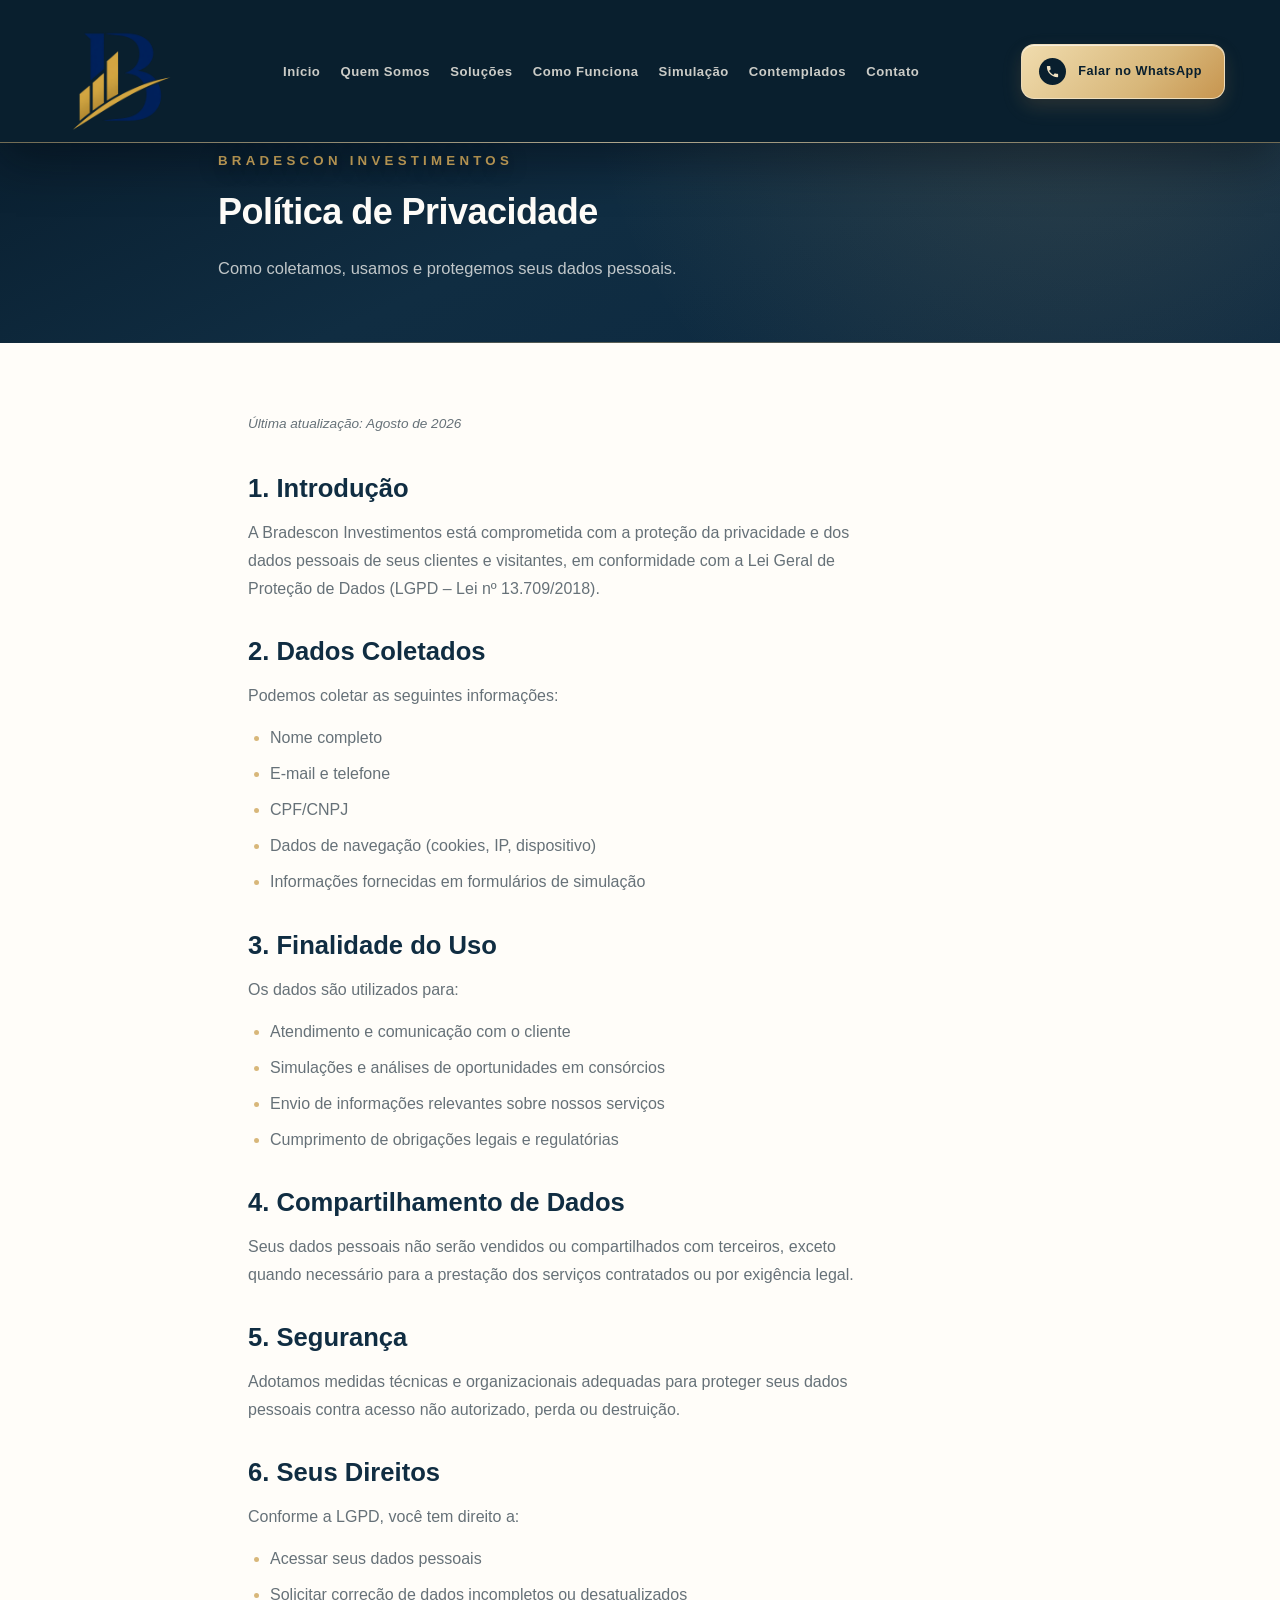
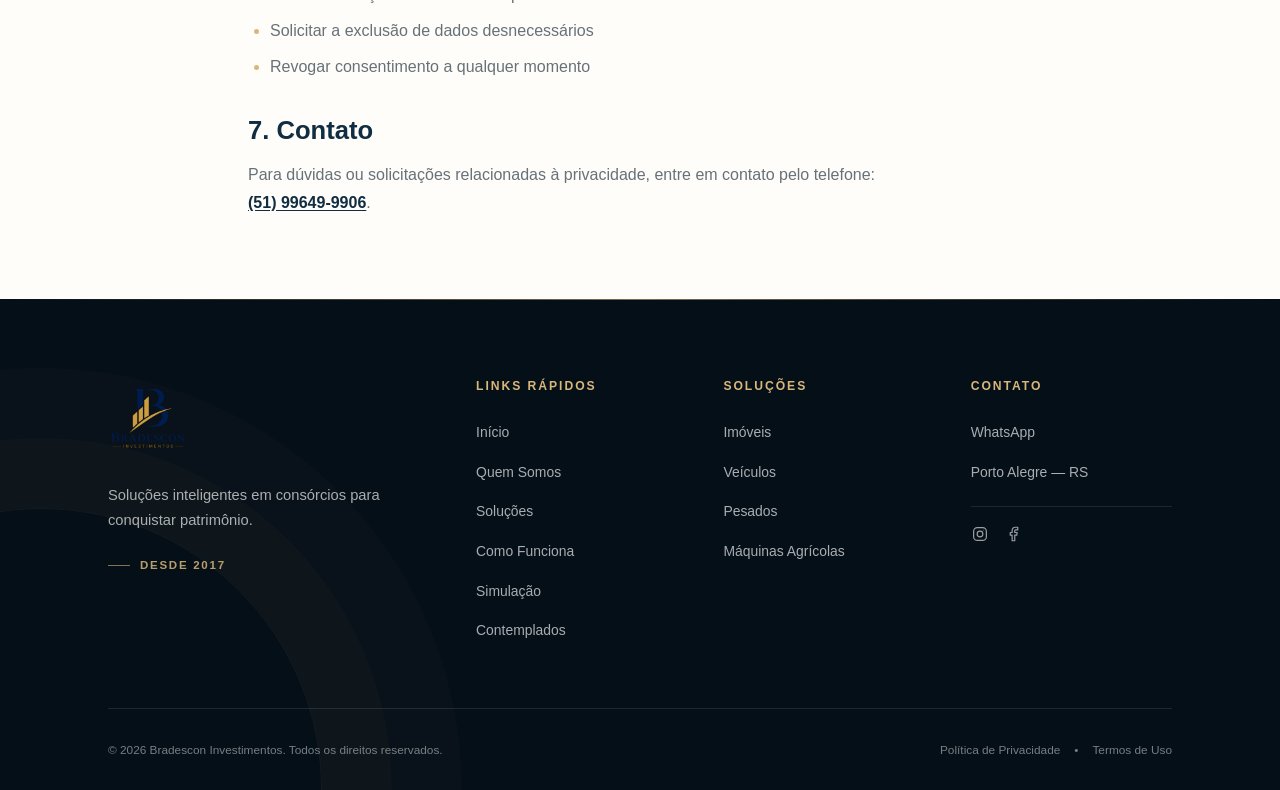
==== privacidade/index.html @ a3eb4995 "Add files via upload" ====
<!DOCTYPE html>
<html lang="pt-BR">
<head>
<meta charset="UTF-8">
<meta name="viewport" content="width=device-width, initial-scale=1.0">
<meta name="description" content="Política de Privacidade do site da Bradescon Investimentos, em conformidade com a LGPD.">
<meta property="og:title" content="Política de Privacidade | Bradescon Investimentos">
<meta property="og:description" content="Como a Bradescon Investimentos coleta, usa e protege seus dados pessoais.">
<meta property="og:type" content="website">
<meta property="og:url" content="https://bradesconinvestimentos.com.br/privacidade/">
<meta property="og:image" content="https://bradesconinvestimentos.com.br/images/og-image.png">
<meta property="og:image:width" content="1731">
<meta property="og:image:height" content="909">
<meta name="twitter:card" content="summary_large_image">
<meta name="twitter:title" content="Política de Privacidade | Bradescon Investimentos">
<meta name="twitter:description" content="Como a Bradescon Investimentos coleta, usa e protege seus dados pessoais.">
<meta name="twitter:image" content="https://bradesconinvestimentos.com.br/images/og-image.png">
<link rel="canonical" href="https://bradesconinvestimentos.com.br/privacidade/">
<title>Política de Privacidade | Bradescon Investimentos</title>
<link rel="icon" href="/images/sigla-bradescon-512.png" type="image/png">
<link rel="stylesheet" href="/style.css">
</head>
<body class="inner-page">
<header class="header" id="header">
<div class="container header-content">
<a class="logo" href="/" aria-label="Bradescon Investimentos — início">
<picture>
<source media="(max-width: 480px)" srcset="/images/sigla-bradescon-512.png">
<img src="/images/logo-bradescon-sem-brilho-512.png" width="512" height="512" alt="Bradescon Investimentos">
</picture>
</a>
<nav class="nav-desktop" aria-label="Navegação principal">
<ul class="nav-list">
<li>
<a href="/">Início</a>
</li>
<li>
<a href="/quem-somos/">Quem Somos</a>
</li>
<li>
<a href="/servicos/">Soluções</a>
</li>
<li>
<a href="/#como-funciona">Como Funciona</a>
</li>
<li>
<a href="/simulacao/">Simulação</a>
</li>
<li>
<a href="/#conquistas">Contemplados</a>
</li>
<li>
<a href="/#contato">Contato</a>
</li>
</ul>
</nav>
<div class="header-actions">
<a href="https://wa.me/5551996499906" class="btn btn-whatsapp" target="_blank" rel="noopener noreferrer">
<span class="whatsapp-mark" aria-hidden="true">
<svg viewBox="0 0 24 24">
<path d="M6.6 10.8c1.4 2.8 3.8 5.1 6.6 6.6l2.2-2.2c.3-.3.7-.4 1-.2 1.1.4 2.3.6 3.6.6.6 0 1 .4 1 1V20c0 .6-.4 1-1 1-9.4 0-17-7.6-17-17 0-.6.4-1 1-1h3.5c.6 0 1 .4 1 1 0 1.3.2 2.5.6 3.6.1.3 0 .7-.2 1l-2.3 2.2Z"/>
</svg>
</span> Falar no WhatsApp</a>
</div>
<button class="menu-toggle" id="menuToggle" aria-label="Abrir menu" aria-expanded="false" aria-controls="navMobile">
<span>
</span>
<span>
</span>
<span>
</span>
</button>
</div>
<nav class="nav-mobile" id="navMobile" aria-label="Navegação mobile">
<ul class="nav-list-mobile">
<li>
<a href="/">Início</a>
</li>
<li>
<a href="/quem-somos/">Quem Somos</a>
</li>
<li>
<a href="/servicos/">Soluções</a>
</li>
<li>
<a href="/#como-funciona">Como Funciona</a>
</li>
<li>
<a href="/simulacao/">Simulação</a>
</li>
<li>
<a href="/#conquistas">Contemplados</a>
</li>
<li>
<a href="/#contato">Contato</a>
</li>
<li>
<a href="https://wa.me/5551996499906" class="btn btn-whatsapp-mobile" target="_blank" rel="noopener noreferrer">Falar no WhatsApp</a>
</li>
</ul>
</nav>
</header>
<main>
<section class="inner-hero">
<div class="container">
<p class="hero-eyebrow">BRADESCON INVESTIMENTOS</p>
<h1>Política de Privacidade</h1>
<p>Como coletamos, usamos e protegemos seus dados pessoais.</p>
</div>
</section>
<section class="legal-page">
<div class="container">
<p class="legal-updated">Última atualização: Agosto de 2026</p>

<div class="legal-block">
<h2>1. Introdução</h2>
<p>A Bradescon Investimentos está comprometida com a proteção da privacidade e dos dados pessoais de seus clientes e visitantes, em conformidade com a Lei Geral de Proteção de Dados (LGPD – Lei nº 13.709/2018).</p>
</div>

<div class="legal-block">
<h2>2. Dados Coletados</h2>
<p>Podemos coletar as seguintes informações:</p>
<ul>
<li>Nome completo</li>
<li>E-mail e telefone</li>
<li>CPF/CNPJ</li>
<li>Dados de navegação (cookies, IP, dispositivo)</li>
<li>Informações fornecidas em formulários de simulação</li>
</ul>
</div>

<div class="legal-block">
<h2>3. Finalidade do Uso</h2>
<p>Os dados são utilizados para:</p>
<ul>
<li>Atendimento e comunicação com o cliente</li>
<li>Simulações e análises de oportunidades em consórcios</li>
<li>Envio de informações relevantes sobre nossos serviços</li>
<li>Cumprimento de obrigações legais e regulatórias</li>
</ul>
</div>

<div class="legal-block">
<h2>4. Compartilhamento de Dados</h2>
<p>Seus dados pessoais não serão vendidos ou compartilhados com terceiros, exceto quando necessário para a prestação dos serviços contratados ou por exigência legal.</p>
</div>

<div class="legal-block">
<h2>5. Segurança</h2>
<p>Adotamos medidas técnicas e organizacionais adequadas para proteger seus dados pessoais contra acesso não autorizado, perda ou destruição.</p>
</div>

<div class="legal-block">
<h2>6. Seus Direitos</h2>
<p>Conforme a LGPD, você tem direito a:</p>
<ul>
<li>Acessar seus dados pessoais</li>
<li>Solicitar correção de dados incompletos ou desatualizados</li>
<li>Solicitar a exclusão de dados desnecessários</li>
<li>Revogar consentimento a qualquer momento</li>
</ul>
</div>

<div class="legal-block">
<h2>7. Contato</h2>
<p>Para dúvidas ou solicitações relacionadas à privacidade, entre em contato pelo telefone: <a href="tel:+5551996499906">(51) 99649-9906</a>.</p>
</div>
</div>
</section>
</main>
<footer class="footer">
<div class="container">
<div class="footer-content">
<div class="footer-section footer-brand">
<img src="/images/logo-bradescon-sem-brilho-512.png" width="512" height="512" alt="Bradescon Investimentos" class="footer-brand-logo" loading="lazy">
<p class="footer-brand-text">Soluções inteligentes em consórcios para conquistar patrimônio.</p>
<p class="footer-brand-since">Desde 2017</p>
</div>
<div class="footer-section">
<h2 class="footer-heading">Links Rápidos</h2>
<ul>
<li>
<a href="/">Início</a>
</li>
<li>
<a href="/quem-somos/">Quem Somos</a>
</li>
<li>
<a href="/servicos/">Soluções</a>
</li>
<li>
<a href="/#como-funciona">Como Funciona</a>
</li>
<li>
<a href="/simulacao/">Simulação</a>
</li>
<li>
<a href="/#conquistas">Contemplados</a>
</li>
</ul>
</div>
<div class="footer-section">
<h2 class="footer-heading">Soluções</h2>
<ul>
<li>
<a href="/servicos/#imoveis">Imóveis</a>
</li>
<li>
<a href="/servicos/#veiculos">Veículos</a>
</li>
<li>
<a href="/servicos/#pesados">Pesados</a>
</li>
<li>
<a href="/servicos/#agro">Máquinas Agrícolas</a>
</li>
</ul>
</div>
<div class="footer-section footer-contact">
<h2 class="footer-heading">Contato</h2>
<ul>
<li>
<a href="https://wa.me/5551996499906" target="_blank" rel="noopener noreferrer">WhatsApp</a>
</li>
<li>
<a href="/#contato">Porto Alegre — RS</a>
</li>
</ul>
<div class="footer-social">
<a href="https://www.instagram.com/bradescon_investimentos/" target="_blank" rel="noopener noreferrer" aria-label="Instagram da Bradescon Investimentos, @bradescon_investimentos">
<svg viewBox="0 0 24 24" fill="none" stroke="currentColor" stroke-width="1.6" stroke-linecap="round" stroke-linejoin="round" aria-hidden="true">
<rect x="3.5" y="3.5" width="17" height="17" rx="5">
</rect>
<circle cx="12" cy="12" r="3.8">
</circle>
<circle cx="17" cy="7" r=".6" fill="currentColor" stroke="none">
</circle>
</svg>
</a>
<a href="https://www.facebook.com/profile.php?id=61593982286635" target="_blank" rel="noopener noreferrer" aria-label="Facebook da Bradescon Investimentos">
<svg viewBox="0 0 24 24" fill="none" stroke="currentColor" stroke-width="1.6" stroke-linecap="round" stroke-linejoin="round" aria-hidden="true">
<path d="M17 3h-3a4.5 4.5 0 0 0-4.5 4.5V10H7v3.5h2.5V21H13v-7.5h2.7l.5-3.5H13V7.8c0-.7.6-1.3 1.3-1.3H17z">
</path>
</svg>
</a>
</div>
</div>
</div>
<div class="footer-bottom">
<div class="footer-copyright">© 2026 Bradescon Investimentos. Todos os direitos reservados.</div>
<div class="footer-legal">
<a href="/privacidade/">Política de Privacidade</a>
<span aria-hidden="true">•</span>
<a href="/termos/">Termos de Uso</a>
</div>
</div>
</div>
</footer>
<script src="/script.js">
</script>
</body>
</html>
---- style.css ----
:root {
    --navy: #102d42;
    --navy-deep: #091f2e;
    --navy-abyss: #050f18;
    --champagne: #d8b77a;
    --champagne-light: #f1e2c2;
    --champagne-dark: #8a651f;
    --paper: #f6f3ed;
    --white: #fffdf9;
    --ink: #20313b;
    --muted: #667178;
    --line: rgba(16, 45, 66, 0.14);
    --font-main: 'Trebuchet MS', 'Segoe UI', Arial, sans-serif;
    --scroll-offset-desktop: 232px;
    --scroll-offset-tablet: 150px;
    --scroll-offset-mobile: 128px;
}

* { margin: 0; padding: 0; box-sizing: border-box; }
html { scroll-behavior: smooth; }
body { font-family: var(--font-main); color: var(--ink); background: var(--paper); line-height: 1.6; overflow-x: hidden; }
a { color: inherit; text-decoration: none; transition: color .25s ease; }
.container { max-width: 1220px; margin: 0 auto; padding: 0 28px; }
.highlight-gold { color: var(--champagne); }

.btn { display: inline-flex; align-items: center; justify-content: center; min-height: 52px; padding: 13px 28px; border: 1px solid transparent; border-radius: 2px; font-size: .88rem; font-weight: 700; letter-spacing: .04em; cursor: pointer; transition: transform .25s ease, background-color .25s ease, color .25s ease, border-color .25s ease; }
.btn:hover { transform: translateY(-2px); }
.btn-primary { background: var(--champagne); border-color: var(--champagne); color: var(--navy-deep); }
.btn-primary:hover { background: var(--champagne-light); border-color: var(--champagne-light); box-shadow: 0 8px 22px rgba(216,183,122,.25); }
.btn-secondary { background: transparent; border-color: currentColor; color: var(--navy); }
.btn-secondary:hover { background: var(--navy); color: var(--white); }

.header { position: fixed; inset: 0 0 auto; z-index: 1000; padding: 15px 0; color: var(--white); background: linear-gradient(100deg, #020a11 0%, #061926 47%, #020b12 100%); border-bottom: 1px solid rgba(216,183,122,.42); box-shadow: 0 18px 46px rgba(1,7,12,.42); opacity: 0; transform: translateY(-10px); animation: headerRise .5s ease forwards; transition: background-color .35s ease, padding .35s ease, box-shadow .35s ease, top .4s ease; }
.header.hide { top: -160px; }
.header::before { content: none; }
.header::after { content: ''; position: absolute; inset: auto 0 -1px; height: 1px; background: linear-gradient(90deg, rgba(216,183,122,.14), rgba(241,226,194,.54) 50%, rgba(216,183,122,.14)); pointer-events: none; }
.header.scrolled { padding: 9px 0; background: rgba(3,12,19,.98); backdrop-filter: blur(12px); border-bottom-color: rgba(216,183,122,.52); box-shadow: 0 14px 34px rgba(0,0,0,.38); }
.header .container { max-width: none; padding-right: clamp(40px, 6vw, 120px); padding-left: clamp(40px, 6vw, 120px); }
.header-content { min-height: 176px; display: flex; align-items: center; gap: clamp(34px, 2.6vw, 52px); }
.logo { position: relative; isolation: isolate; flex: 0 0 186px; display: grid; place-items: center; width: 186px; height: 166px; padding: 9px; background: transparent; border: 0; box-shadow: none; transition: flex-basis .35s ease, height .35s ease, width .35s ease, padding .35s ease, transform .3s ease; }
.logo::before { content: ''; position: absolute; inset: -8px; z-index: -1; border-radius: 50%; background: radial-gradient(circle, rgba(2,8,14,.4), transparent 72%); pointer-events: none; opacity: 0; transition: opacity .35s ease; }
.logo::after { content: none; }
.logo picture, .logo img { display: block; width: 100%; height: 100%; }
.logo img { object-fit: contain; }
.logo:hover { transform: translateY(-2px); }
.header.scrolled .logo::before { opacity: 1; }
.header.scrolled .header-content { min-height: 112px; }
.header.scrolled .logo { flex-basis: 124px; width: 124px; height: 104px; padding: 6px; }
.nav-desktop { flex: 1; }
.nav-list { display: flex; align-items: center; justify-content: center; gap: clamp(32px, 2.5vw, 50px); list-style: none; }
.nav-list a { position: relative; padding: 16px 0; color: rgba(241,237,229,.84); font-size: .97rem; font-weight: 600; letter-spacing: .04em; white-space: nowrap; transition: color .3s ease, text-shadow .3s ease; }
.nav-list a::after { content: ''; position: absolute; left: -4px; right: -4px; bottom: 6px; height: 1px; background: linear-gradient(90deg, var(--champagne), var(--champagne-light)); transform: scaleX(0); transform-origin: left; transition: transform .4s cubic-bezier(.2,.7,.2,1); }
.nav-list a:hover, .nav-list a:focus-visible { color: var(--champagne-light); text-shadow: 0 0 12px rgba(216,183,122,.2); }
.nav-list a:hover::after, .nav-list a:focus-visible::after { transform: scaleX(1); }
.nav-list a[aria-current="page"] { color: var(--champagne); }
.nav-list a[aria-current="page"]::after { transform: scaleX(1); }
.header-actions { flex: 0 0 auto; display: flex; align-items: center; }
.header-actions::before { content: none; }
.btn-whatsapp { position: relative; overflow: hidden; min-width: 228px; min-height: 64px; padding: 15px 26px 15px 20px; gap: 14px; border: 1px solid rgba(241,226,194,.9); border-radius: 13px; background: linear-gradient(135deg, #f0dcae 0%, var(--champagne) 62%, #c7954f 100%); color: var(--navy-deep); font-size: .89rem; font-weight: 700; letter-spacing: .04em; box-shadow: 0 8px 20px rgba(216,183,122,.16), 0 6px 16px rgba(0,0,0,.16), inset 0 1px 0 rgba(255,255,255,.6); transition: transform .25s ease, box-shadow .25s ease, filter .25s ease; }
.btn-whatsapp::after { content: ''; position: absolute; top: 0; left: -55%; width: 32%; height: 100%; background: linear-gradient(115deg, transparent, rgba(255,255,255,.42), transparent); transform: skewX(-18deg); transition: left .65s ease; }
.btn-whatsapp:hover { filter: brightness(1.05); transform: translateY(-2px); box-shadow: 0 10px 24px rgba(216,183,122,.2), inset 0 1px 0 rgba(255,255,255,.66); }
.btn-whatsapp:hover::after { left: 130%; }
.whatsapp-mark { display: inline-grid; place-items: center; flex: 0 0 auto; width: 31px; height: 31px; border-radius: 50%; background: var(--navy-deep); color: var(--champagne-light); }
.whatsapp-mark svg { width: 15px; height: 15px; fill: currentColor; }
.menu-toggle { display: none; width: 46px; height: 46px; margin-left: auto; padding: 9px; border: 1px solid rgba(216,183,122,.42); border-radius: 2px; background: rgba(255,255,255,.018); cursor: pointer; transition: border-color .3s ease, background-color .3s ease; }
.menu-toggle:hover { border-color: rgba(216,183,122,.78); background: rgba(216,183,122,.055); }
.menu-toggle span { display: block; width: 24px; height: 1px; margin: 5px auto; background: var(--champagne-light); transition: transform .25s ease, opacity .25s ease; }
.menu-toggle.active span:first-child { transform: translateY(6px) rotate(45deg); }
.menu-toggle.active span:nth-child(2) { opacity: 0; }
.menu-toggle.active span:last-child { transform: translateY(-6px) rotate(-45deg); }
.nav-mobile { display: none; }

.hero { position: relative; min-height: 100svh; display: flex; align-items: center; overflow: hidden; background: var(--navy-abyss); isolation: isolate; }
.hero-background, .hero-overlay { position: absolute; inset: 0; }
.hero-background { z-index: 0; overflow: hidden; }
.hero-background img { width: 100%; height: 100%; object-fit: cover; object-position: 68% 46%; filter: saturate(1.14) contrast(1.1) brightness(1); transform: scale(1.004); }
.hero-overlay { z-index: 1; background: radial-gradient(circle at 73% 35%, rgba(225,174,91,.12), transparent 28%), linear-gradient(90deg, rgba(2,7,12,1) 0%, rgba(2,10,17,.97) 27%, rgba(4,17,27,.82) 42%, rgba(6,24,36,.48) 57%, rgba(4,13,20,.12) 73%, transparent 85%), linear-gradient(180deg, rgba(2,8,14,.34) 0%, transparent 38%, rgba(2,8,14,.7) 100%); }
.hero-overlay::before, .hero-overlay::after { content: none; }
.hero-deco { position: absolute; inset: 0; z-index: 1; width: 100%; height: 100%; overflow: visible; pointer-events: none; }
.hero-deco path { stroke-dasharray: 1800; animation: heroDecoDraw 1.1s cubic-bezier(.2,.7,.2,1) forwards; animation-delay: .35s; }
.hero-deco-aux { animation-delay: .52s; }
@keyframes heroDecoDraw { from { stroke-dashoffset: 1800; } to { stroke-dashoffset: 0; } }
.hero .container { max-width: none; padding-right: clamp(36px, 5.7vw, 108px); padding-left: clamp(36px, 5.7vw, 108px); }
.hero-content { position: relative; z-index: 2; width: 100%; padding-top: 214px; padding-bottom: 52px; color: var(--white); }
.hero-text { position: relative; z-index: 1; max-width: 790px; padding: 34px 0 38px; }
.hero-text::before { content: none; }
.hero-text::after { content: ''; position: absolute; z-index: -1; width: 940px; height: 760px; left: -270px; top: 50%; background: radial-gradient(ellipse, rgba(2,8,14,.84) 0%, rgba(3,12,19,.52) 42%, transparent 72%); transform: translateY(-50%); pointer-events: none; }
.hero-eyebrow { margin-bottom: 36px; color: #e1b763; font-size: .83rem; font-weight: 700; letter-spacing: .32em; text-shadow: 0 3px 18px rgba(0,0,0,.65); }
.hero-headline { max-width: 780px; margin-bottom: 36px; font-size: clamp(3.4rem, 4.5vw, 4.6rem); font-weight: 700; line-height: 1.13; letter-spacing: -.03em; text-shadow: 0 7px 38px rgba(0,0,0,.58); overflow-wrap: normal; word-break: keep-all; }
.hero-line { display: block; }
.hero-headline .highlight-gold { color: var(--champagne-light); background: linear-gradient(100deg, var(--champagne-light), var(--champagne) 72%, #c3924e); background-clip: text; -webkit-background-clip: text; -webkit-text-fill-color: transparent; text-shadow: 0 0 34px rgba(216,183,122,.2); }
.hero-subheadline { max-width: 525px; margin-bottom: 42px; color: rgba(230,227,219,.86); font-size: 1.15rem; font-weight: 400; line-height: 1.65; text-shadow: 0 3px 20px rgba(0,0,0,.5); }
.hero-ctas { display: flex; flex-wrap: wrap; gap: 20px; max-width: 100%; }
.final-ctas { display: flex; flex-wrap: wrap; gap: 16px; max-width: 100%; }
.hero-ctas .btn { min-width: 264px; max-width: 100%; min-height: 74px; padding: 18px 30px; gap: 22px; border-radius: 9px; font-size: .92rem; letter-spacing: .05em; box-sizing: border-box; }
.hero-ctas .btn-secondary { min-width: 306px; border-width: 1.5px; }
.hero-btn-arrow { display: inline-flex; align-items: center; justify-content: center; flex: 0 0 auto; width: 24px; height: 24px; border-left: 1px solid currentColor; padding-left: 12px; font-size: 1rem; transition: transform .3s ease; }
.hero-ctas .btn:hover .hero-btn-arrow { transform: translate(3px, -1px); }
.hero-ctas .btn-primary { position: relative; overflow: hidden; background: linear-gradient(135deg, var(--champagne-light) 0%, var(--champagne) 62%, #bd8d4e 100%); border-color: rgba(241,226,194,.86); color: var(--navy-deep); box-shadow: 0 12px 30px rgba(216,183,122,.2), inset 0 1px 0 rgba(255,255,255,.55); transition: transform .3s ease, box-shadow .3s ease, filter .3s ease; }
.hero-ctas .btn-primary::after { content: ''; position: absolute; top: 0; left: -60%; width: 35%; height: 100%; background: linear-gradient(120deg, transparent, rgba(255,255,255,.6), transparent); transform: skewX(-18deg); transition: left .65s ease; }
.hero-ctas .btn-primary:hover { filter: brightness(1.06); box-shadow: 0 16px 38px rgba(216,183,122,.3), inset 0 1px 0 rgba(255,255,255,.72); }
.hero-ctas .btn-primary:hover::after { left: 130%; }
.hero-ctas .btn-secondary { position: relative; border-color: rgba(216,183,122,.72); color: rgba(240,237,230,.92); background: rgba(5,18,28,.72); backdrop-filter: blur(7px); box-shadow: inset 0 0 0 1px rgba(255,255,255,.025); transition: border-color .25s ease, background-color .25s ease, color .25s ease, transform .25s ease, box-shadow .25s ease; }
.hero-ctas .btn-secondary:hover { border-color: var(--champagne); color: var(--champagne-light); background: rgba(216,183,122,.14); box-shadow: 0 8px 20px rgba(216,183,122,.14); }
.hero-step { opacity: 1; transform: none; filter: none; animation: heroStep .5s cubic-bezier(.2,.7,.2,1) backwards; }
.hero-step-1 { animation-delay: 60ms; }
.hero-step-2 { animation-delay: 140ms; }
.hero-step-3 { animation-delay: 220ms; }
.hero-step-4 { animation-delay: 300ms; }
.hero-step-5 { animation-delay: 380ms; }
.hero-step-6 { animation-delay: 460ms; }
.hero-step-7 { animation-delay: 540ms; }

.credibility { position: relative; z-index: 3; padding: 96px 0 92px; border-top: 2px solid var(--champagne); background: linear-gradient(180deg, var(--navy-deep), var(--navy)); color: var(--white); overflow: hidden; }
.credibility::before { content: ''; position: absolute; inset: 0; background: radial-gradient(ellipse 45% 120% at 50% 0%, rgba(216,183,122,.12), transparent 70%); pointer-events: none; }
.credibility-grid { position: relative; display: grid; grid-template-columns: repeat(4, 1fr); max-width: 1120px; margin: 0 auto; }
.credibility-item { position: relative; padding: 8px 30px; text-align: center; opacity: 0; transform: translateY(18px); transition: opacity .7s ease, transform .7s ease, background-color .35s ease; border-radius: 3px; }
.credibility-item.in-view { opacity: 1; transform: translateY(0); }
.credibility-item:nth-child(2) { transition-delay: .12s; }
.credibility-item:nth-child(3) { transition-delay: .24s; }
.credibility-item:nth-child(4) { transition-delay: .36s; }
.credibility-item:not(:last-child)::after { content: ''; position: absolute; top: 6%; bottom: 6%; right: 0; width: 1px; background: linear-gradient(180deg, transparent, rgba(216,183,122,.55), transparent); }
.credibility-icon { display: inline-flex; align-items: center; justify-content: center; width: 42px; height: 42px; margin-bottom: 16px; color: var(--champagne); transition: filter .35s ease, transform .35s ease; }
.credibility-icon svg { width: 26px; height: 26px; }
.credibility-number { color: var(--champagne-light); font-size: clamp(2rem, 2.8vw, 2.7rem); font-weight: 700; line-height: 1.12; letter-spacing: -.01em; font-variant-numeric: tabular-nums; }
.credibility-number-static { font-size: clamp(1.35rem, 1.9vw, 1.8rem); }
.credibility-label { margin-top: 9px; color: rgba(255,255,255,.68); font-size: .78rem; font-weight: 700; letter-spacing: .16em; text-transform: uppercase; }
@media (hover: hover) {
    .credibility-item:hover { background-color: rgba(216,183,122,.05); }
    .credibility-item:hover .credibility-icon { filter: drop-shadow(0 0 10px rgba(216,183,122,.55)); transform: translateY(-2px); }
}

.partners { position: relative; padding: 118px 0 112px; background: var(--navy); color: var(--white); overflow: hidden; }
.partners-head { max-width: 640px; margin: 0 auto 54px; text-align: center; }
.partners-eyebrow { margin-bottom: 24px; color: var(--champagne); font-size: .78rem; font-weight: 700; letter-spacing: .3em; }
.partners-title { margin-bottom: 20px; color: var(--white); font-size: clamp(2.1rem, 3.3vw, 3rem); line-height: 1.16; letter-spacing: -.01em; }
.partners-intro { color: rgba(255,255,255,.72); font-size: 1rem; line-height: 1.75; }
.partners-intro strong { color: var(--champagne-light); font-weight: 700; }
.partners-animate { opacity: 0; transform: translateY(20px); transition: opacity .7s ease, transform .7s ease; }
.partners-animate.in-view { opacity: 1; transform: translateY(0); }
.partners-eyebrow.partners-animate { transition-delay: 0s; }
.partners-title.partners-animate { transition-delay: .08s; }
.partners-intro.partners-animate { transition-delay: .16s; }
.partners-carousel.partners-animate { transition-delay: .22s; }
.partners-dots.partners-animate { transition-delay: .26s; }
.partners-hint.partners-animate { transition-delay: .3s; }
.partners-trust.partners-animate { transition-delay: .34s; }

.partners-carousel { position: relative; display: flex; align-items: center; gap: 14px; margin-bottom: 22px; }
.partners-viewport { overflow: hidden; width: 100%; padding: 6px 2px 14px; cursor: grab; touch-action: pan-y; }
.partners-viewport.is-dragging { cursor: grabbing; }
.partners-track { display: flex; gap: 18px; width: max-content; will-change: transform; }
.partners-card { flex: 0 0 auto; width: 168px; height: 118px; display: flex; align-items: center; justify-content: center; padding: 20px; background: var(--white); border: 1px solid transparent; border-radius: 6px; box-shadow: 0 10px 24px rgba(5,15,24,.28); transition: transform .3s ease, box-shadow .3s ease, border-color .3s ease; }
.partners-card img { max-width: 100%; max-height: 100%; object-fit: contain; pointer-events: none; }
.partners-arrow { flex: 0 0 auto; display: inline-flex; align-items: center; justify-content: center; width: 44px; height: 44px; border: 1px solid rgba(216,183,122,.4); border-radius: 50%; background: rgba(255,255,255,.04); color: var(--champagne-light); cursor: pointer; transition: background-color .3s ease, border-color .3s ease, transform .25s ease; }
.partners-arrow svg { width: 18px; height: 18px; }
.partners-arrow:active { transform: scale(.94); }
.partners-arrow:focus-visible { outline: 2px solid var(--champagne); outline-offset: 3px; }
@media (hover: hover) {
    .partners-viewport:not(.is-dragging) .partners-card:hover { transform: translateY(-4px); border-color: rgba(216,183,122,.55); box-shadow: 0 16px 32px rgba(5,15,24,.36); }
    .partners-arrow:hover { background-color: rgba(216,183,122,.14); border-color: var(--champagne); }
}

.partners-dots { display: flex; align-items: center; justify-content: center; gap: 9px; margin-bottom: 26px; }
.partners-dot { width: 7px; height: 7px; border-radius: 50%; border: 0; padding: 0; background: rgba(255,255,255,.25); cursor: pointer; transition: background-color .3s ease, transform .3s ease; }
.partners-dot.active { background: var(--champagne); transform: scale(1.3); }
.partners-dot:focus-visible { outline: 2px solid var(--champagne); outline-offset: 3px; }
@media (hover: hover) {
    .partners-dot:hover { background: rgba(216,183,122,.6); }
}

.partners-hint { display: flex; align-items: center; justify-content: center; gap: 10px; margin-bottom: 50px; color: rgba(255,255,255,.5); font-size: .82rem; }
.partners-hint svg { width: 17px; height: 17px; color: var(--champagne); }

.partners-trust { display: grid; grid-template-columns: 1fr 1px 1fr; gap: 44px; padding: 34px 42px; border: 1px solid rgba(216,183,122,.28); border-radius: 4px; background: rgba(255,255,255,.03); }
.partners-trust-divider { width: 1px; background: linear-gradient(180deg, transparent, rgba(216,183,122,.4), transparent); }
.partners-trust-item { display: flex; align-items: flex-start; gap: 18px; }
.partners-trust-icon { flex: 0 0 auto; display: inline-flex; align-items: center; justify-content: center; width: 40px; height: 40px; margin-top: 1px; color: var(--champagne); }
.partners-trust-icon svg { width: 24px; height: 24px; }
.partners-trust-item p { color: rgba(255,255,255,.78); font-size: .95rem; line-height: 1.6; }
.partners-trust-item strong { color: var(--champagne-light); font-weight: 700; }

.about { position: relative; padding: 150px 0 142px; scroll-margin-top: var(--scroll-offset-desktop); background: linear-gradient(180deg, var(--navy-deep) 0%, var(--paper) 128px, var(--paper) 100%); overflow: hidden; }
.about::before { content: ''; position: absolute; top: 0; left: 0; right: 0; height: 1px; background: linear-gradient(90deg, transparent, rgba(216,183,122,.6), transparent); }
.about::after { content: ''; position: absolute; width: 420px; height: 420px; right: -240px; bottom: -230px; border: 1px solid rgba(16,45,66,.055); border-radius: 50%; box-shadow: 0 0 0 72px rgba(16,45,66,.018); pointer-events: none; }
.about-grid { position: relative; z-index: 1; display: grid; grid-template-columns: minmax(0, .95fr) minmax(420px, 1.05fr); gap: clamp(46px, 6.4vw, 82px); align-items: center; }
.about-eyebrow { margin-bottom: 22px; color: var(--champagne); font-size: .78rem; font-weight: 700; letter-spacing: .3em; }
.about-title { max-width: 590px; margin-bottom: 30px; color: var(--navy); font-size: clamp(2.65rem, 4.35vw, 4.25rem); font-weight: 700; line-height: 1.08; letter-spacing: -.025em; text-wrap: balance; }
.about-copy { max-width: 510px; margin-bottom: 34px; }
.about-copy p { color: #5b6870; font-size: .97rem; line-height: 1.85; }
.about-copy p + p { margin-top: 19px; }
.about-link { position: relative; display: inline-flex; align-items: center; gap: 9px; color: var(--navy); font-size: .92rem; font-weight: 700; letter-spacing: .02em; }
.about-link::after { content: ''; position: absolute; left: 0; right: 100%; bottom: -4px; height: 1px; background: var(--champagne); transition: right .4s cubic-bezier(.2,.7,.2,1); }
.about-link span { transition: transform .3s ease, color .3s ease; color: var(--champagne); }
.about-visual { position: relative; min-width: 0; padding: 0 2px 20px 0; }
.about-visual::before { content: ''; position: absolute; inset: 22px -20px 0 22px; border: 1px solid rgba(216,183,122,.55); border-radius: 6px; z-index: -1; }
.about-panel { position: relative; overflow: hidden; padding: 20px 20px 0; border: 1px solid rgba(216,183,122,.3); border-radius: 6px; background: linear-gradient(145deg, var(--navy) 0%, var(--navy-deep) 100%); box-shadow: 0 28px 55px rgba(9,31,46,.2); transition: transform .5s cubic-bezier(.2,.7,.2,1), box-shadow .5s ease, border-color .5s ease; }
.about-panel::before { content: ''; position: absolute; inset: 10px; border: 1px solid rgba(216,183,122,.21); pointer-events: none; z-index: 3; }
.about-visual-frame { position: relative; aspect-ratio: 4 / 3; overflow: hidden; background: var(--navy-deep); }
.about-visual-frame::after { content: ''; position: absolute; inset: 0; background: linear-gradient(180deg, transparent 60%, rgba(9,31,46,.22) 100%); pointer-events: none; }
.about-visual-frame img { display: block; width: 100%; height: 100%; object-fit: cover; object-position: center 48%; transform: scale(1.005); transition: transform .85s cubic-bezier(.2,.7,.2,1), filter .6s ease; }
.about-panel-footer { min-height: 116px; display: grid; grid-template-columns: minmax(0, .8fr) minmax(220px, 1.2fr); align-items: center; gap: 24px; padding: 18px 10px 18px 24px; }
.about-visual-caption { padding-left: 52px; color: rgba(255,255,255,.72); font-size: .65rem; font-weight: 700; letter-spacing: .21em; line-height: 1.6; }
.about-national { min-width: 0; display: grid; grid-template-columns: 42px minmax(0, 1fr); align-items: center; gap: 13px; padding-left: 22px; border-left: 1px solid rgba(216,183,122,.48); }
.about-national-icon { display: grid; place-items: center; width: 38px; height: 46px; color: var(--champagne); }
.about-national-icon svg { width: 100%; height: 100%; stroke: currentColor; stroke-width: 1.4; stroke-linecap: round; stroke-linejoin: round; }
.about-national-copy { min-width: 0; display: flex; flex-direction: column; gap: 5px; }
.about-national-copy strong { color: var(--champagne-light); font-size: .67rem; letter-spacing: .14em; line-height: 1.4; }
.about-national-copy > span { color: rgba(255,255,255,.67); font-size: .68rem; line-height: 1.55; }
.about-visual-badge { position: absolute; left: -28px; bottom: 80px; z-index: 4; display: flex; flex-direction: column; align-items: center; justify-content: center; width: 104px; height: 104px; border: 1px solid rgba(216,183,122,.38); border-radius: 3px; background: var(--white); box-shadow: 0 18px 36px rgba(16,45,66,.2); }
.about-visual-badge-number { color: var(--navy); font-size: 1.7rem; font-weight: 700; line-height: 1; }
.about-visual-badge-number::after { content: ''; display: block; width: 30px; height: 1px; margin: 9px auto 0; background: rgba(216,183,122,.85); }
.about-visual-badge-label { margin-top: 7px; color: #a77d43; font-size: .62rem; font-weight: 700; letter-spacing: .18em; text-transform: uppercase; }
@media (hover: hover) and (pointer: fine) {
    .about-link:hover { color: var(--navy); }
    .about-link:hover::after { right: 0; }
    .about-link:hover span { transform: translateX(5px); }
    .about-visual:hover .about-panel { border-color: rgba(216,183,122,.62); box-shadow: 0 34px 68px rgba(9,31,46,.25); transform: translateY(-5px); }
    .about-visual:hover .about-visual-frame img { transform: scale(1.035); filter: saturate(1.03) contrast(1.02); }
}
.about-animate, .about-animate-x { opacity: 0; transition: opacity .7s ease, transform .7s ease; }
.about-animate { transform: translateY(18px); }
.about-animate-x { transform: translateX(24px); }
.about-animate.in-view, .about-animate-x.in-view { opacity: 1; transform: none; }
.about-eyebrow.about-animate { transition-delay: 0s; }
.about-title.about-animate { transition-delay: .08s; }
.about-copy.about-animate { transition-delay: .16s; }
.about-link.about-animate { transition-delay: .24s; }

.solucoes { position: relative; padding: 130px 0 140px; background: var(--navy-deep); overflow: hidden; }
.solucoes::before { content: ''; position: absolute; top: 0; left: 0; right: 0; height: 1px; background: linear-gradient(90deg, transparent, rgba(216,183,122,.5), transparent); }
.solucoes-head { max-width: 620px; margin-bottom: 64px; }
.solucoes-eyebrow { margin-bottom: 22px; color: var(--champagne); font-size: .78rem; font-weight: 700; letter-spacing: .3em; }
.solucoes-title { max-width: 560px; margin-bottom: 20px; color: var(--white); font-size: clamp(2.2rem, 3.4vw, 3.2rem); line-height: 1.15; letter-spacing: -.01em; }
.solucoes-subtitle { max-width: 480px; color: rgba(255,255,255,.68); font-size: 1rem; line-height: 1.7; }

.solucoes-grid { display: grid; grid-template-columns: repeat(2, 1fr); gap: 1px; background: rgba(216,183,122,.2); }
.solucao-panel { position: relative; display: block; aspect-ratio: 5 / 4; overflow: hidden; background: var(--navy); color: var(--white); }
.solucao-panel-image, .solucao-panel-image::after { position: absolute; inset: 0; }
.solucao-panel-image { overflow: hidden; }
.solucao-panel-image::after { content: ''; background: linear-gradient(180deg, rgba(9,31,46,.15) 30%, rgba(9,31,46,.94) 100%); transition: background .4s ease; }
.solucao-panel-image img { width: 100%; height: 100%; object-fit: cover; transition: transform .6s ease; }
.solucao-panel:hover .solucao-panel-image img { transform: scale(1.035); }
.solucao-panel:hover .solucao-panel-image::after { background: linear-gradient(180deg, rgba(9,31,46,.25) 25%, rgba(9,31,46,.97) 100%); }
.solucao-panel-indicator { position: absolute; top: 26px; right: 26px; z-index: 2; display: grid; place-items: center; width: 38px; height: 38px; border: 1px solid rgba(216,183,122,.5); border-radius: 50%; color: var(--champagne-light); font-size: 1rem; opacity: 0; transform: scale(.7); transition: opacity .35s ease, transform .35s ease, border-color .35s ease; }
.solucao-panel:hover .solucao-panel-indicator { opacity: 1; transform: scale(1); border-color: var(--champagne); }
.solucao-panel-content { position: relative; z-index: 1; height: 100%; display: flex; flex-direction: column; justify-content: flex-end; padding: 34px 32px; }
.solucao-panel-content::before { content: ''; position: absolute; left: 32px; right: 32px; bottom: 0; height: 1px; background: var(--champagne); transform: scaleX(0); transform-origin: left; transition: transform .5s ease; }
.solucao-panel:hover .solucao-panel-content::before { transform: scaleX(1); }
.solucao-panel-category { margin-bottom: 10px; color: var(--champagne-light); font-size: .72rem; font-weight: 700; letter-spacing: .14em; text-transform: uppercase; }
.solucao-panel-content h3 { margin-bottom: 10px; color: var(--white); font-size: clamp(1.5rem, 2vw, 1.9rem); line-height: 1.1; transition: color .35s ease; }
.solucao-panel:hover .solucao-panel-content h3 { color: var(--champagne-light); }
.solucao-panel-desc { max-width: 360px; margin-bottom: 18px; color: rgba(255,255,255,.78); font-size: .9rem; line-height: 1.6; }
.solucao-panel-cta { display: inline-flex; align-items: center; gap: 8px; color: var(--champagne-light); font-size: .82rem; font-weight: 700; letter-spacing: .03em; }
.solucao-panel-cta span { transition: transform .3s ease; }
.solucao-panel:hover .solucao-panel-cta span { transform: translateX(5px); }
.solucoes-btn { border-color: rgba(255,255,255,.5); color: var(--white); }
.solucoes-btn:hover { border-color: var(--champagne); background: var(--champagne); color: var(--navy-deep); }

.solucoes-animate { opacity: 0; transform: translateY(20px); transition: opacity .7s ease, transform .7s ease; }
.solucoes-animate.in-view { opacity: 1; transform: translateY(0); }
.solucoes-eyebrow.solucoes-animate { transition-delay: 0s; }
.solucoes-title.solucoes-animate { transition-delay: .08s; }
.solucoes-subtitle.solucoes-animate { transition-delay: .16s; }

.como-funciona { position: relative; padding: 126px 0 136px; scroll-margin-top: var(--scroll-offset-desktop); background: var(--white); overflow: hidden; }
.como-funciona::before { content: ''; position: absolute; top: 0; left: 0; right: 0; height: 1px; background: linear-gradient(90deg, transparent, rgba(16,45,66,.16), transparent); }
.process-head { max-width: 680px; margin-bottom: 76px; }
.process-eyebrow { margin-bottom: 22px; color: var(--champagne); font-size: .78rem; font-weight: 700; letter-spacing: .3em; }
.process-title { max-width: 650px; margin-bottom: 20px; color: var(--navy); font-size: clamp(2.25rem, 3.7vw, 3.65rem); line-height: 1.08; letter-spacing: -.02em; }
.process-intro { max-width: 520px; color: var(--muted); font-size: 1rem; line-height: 1.75; }

.process-journey { --process-gap: clamp(22px, 3.5vw, 52px); position: relative; display: grid; grid-template-columns: repeat(4, minmax(0, 1fr)); gap: var(--process-gap); list-style: none; }
.process-step { position: relative; min-width: 0; text-align: center; }
.process-step:not(:last-child)::before, .process-step:not(:last-child)::after { content: ''; position: absolute; top: 37px; left: 50%; width: calc(100% + var(--process-gap)); height: 1px; }
.process-step:not(:last-child)::before { background: rgba(16,45,66,.14); }
.process-step:not(:last-child)::after { background: linear-gradient(90deg, var(--champagne), var(--champagne-light)); transform: scaleX(0); transform-origin: left; transition: transform .62s cubic-bezier(.2,.7,.2,1); }
.process-journey.in-view .process-step:not(:last-child)::after { transform: scaleX(1); }
.process-step:nth-child(1)::after { transition-delay: .26s; }
.process-step:nth-child(2)::after { transition-delay: .44s; }
.process-step:nth-child(3)::after { transition-delay: .62s; }
.process-marker { position: relative; z-index: 1; width: 74px; height: 74px; display: grid; place-items: center; margin: 0 auto 30px; border: 1px solid rgba(216,183,122,.7); border-radius: 50%; background: var(--white); color: var(--navy); transition: border-color .35s ease, background-color .35s ease, color .35s ease, box-shadow .35s ease; }
.process-marker::after { content: ''; position: absolute; inset: 7px; border: 1px solid rgba(16,45,66,.11); border-radius: inherit; transition: border-color .35s ease; }
.process-marker span { position: relative; z-index: 1; font-size: 1.35rem; font-weight: 700; line-height: 1; }
.process-step:hover .process-marker { border-color: var(--navy); background: var(--navy); color: var(--champagne-light); box-shadow: 0 10px 24px rgba(16,45,66,.12); }
.process-step:hover .process-marker::after { border-color: rgba(216,183,122,.42); }
.process-copy { transition: transform .35s ease; }
.process-step:hover .process-copy { transform: translateY(-4px); }
.process-copy h3 { min-height: 2.5em; margin-bottom: 13px; color: var(--navy); font-size: clamp(1.05rem, 1.35vw, 1.28rem); line-height: 1.25; }
.process-copy p { max-width: 260px; margin: 0 auto; color: var(--muted); font-size: .86rem; line-height: 1.7; }

.process-animate { opacity: 0; transform: translateY(22px); transition: opacity .7s ease, transform .7s cubic-bezier(.2,.7,.2,1); }
.process-animate.in-view { opacity: 1; transform: translateY(0); }
.process-eyebrow.process-animate { transition-delay: 0s; }
.process-title.process-animate { transition-delay: .08s; }
.process-intro.process-animate { transition-delay: .16s; }
.process-step:nth-child(1) { transition-delay: .2s; }
.process-step:nth-child(2) { transition-delay: .34s; }
.process-step:nth-child(3) { transition-delay: .48s; }
.process-step:nth-child(4) { transition-delay: .62s; }

.diferenciais { position: relative; padding: 126px 0 138px; background: radial-gradient(circle at 50% 0%, rgba(16,45,66,.92) 0%, rgba(9,31,46,.98) 46%, var(--navy-deep) 100%); overflow: hidden; }
.diferenciais::before { content: ''; position: absolute; top: 0; left: 0; right: 0; height: 1px; background: linear-gradient(90deg, transparent 8%, rgba(216,183,122,.62) 50%, transparent 92%); }
.diferenciais::after { content: ''; position: absolute; top: 1px; left: 50%; width: min(82vw, 1050px); height: 74px; background: linear-gradient(180deg, rgba(216,183,122,.055), transparent); clip-path: polygon(8% 0, 92% 0, 100% 100%, 0 100%); transform: translateX(-50%); pointer-events: none; }
.diff-layout { position: relative; z-index: 1; }
.diff-head { max-width: 1050px; margin: 0 auto 54px; text-align: center; }
.diff-eyebrow { color: var(--champagne); font-size: .78rem; font-weight: 700; letter-spacing: .34em; }
.diff-eyebrow-rule { display: block; width: 106px; height: 1px; margin: 11px auto 25px; background: linear-gradient(90deg, transparent, var(--champagne) 20%, var(--champagne) 80%, transparent); }
.diff-title { margin-bottom: 18px; color: var(--white); font-size: clamp(2.5rem, 4.3vw, 4.35rem); line-height: 1.08; letter-spacing: -.025em; }
.diff-intro { max-width: 650px; margin: 0 auto; color: rgba(255,255,255,.78); font-size: clamp(1rem, 1.45vw, 1.22rem); line-height: 1.7; text-wrap: balance; }

.diff-grid { display: grid; grid-template-columns: repeat(3, minmax(0, 1fr)); gap: 16px; list-style: none; }
.diff-card { position: relative; isolation: isolate; display: flex; min-width: 0; min-height: 276px; flex-direction: column; align-items: center; justify-content: center; padding: 34px 26px 32px; overflow: hidden; border: 1px solid rgba(216,183,122,.55); border-radius: 10px; background: linear-gradient(145deg, rgba(16,45,66,.84), rgba(9,31,46,.56)); text-align: center; transition: transform .42s cubic-bezier(.2,.7,.2,1), border-color .42s ease, background-color .42s ease, box-shadow .42s ease; }
.diff-card::before { content: ''; position: absolute; inset: 0; z-index: -1; background: radial-gradient(circle at 50% 15%, rgba(216,183,122,.1), transparent 48%); opacity: 0; transition: opacity .42s ease; }
.diff-icon { width: 94px; height: 94px; display: grid; place-items: center; margin-bottom: 13px; color: var(--champagne); filter: drop-shadow(0 3px 8px rgba(5,15,24,.36)); }
.diff-icon svg { width: 100%; height: 100%; overflow: visible; stroke: currentColor; stroke-width: 2.8; stroke-linecap: round; stroke-linejoin: round; transition: transform .42s cubic-bezier(.2,.7,.2,1), filter .42s ease; }
.diff-icon svg circle, .diff-icon svg path, .diff-icon svg rect, .diff-icon svg g, .diff-icon svg text { transform-box: fill-box; transform-origin: center; transition: transform .42s cubic-bezier(.2,.7,.2,1), opacity .42s ease, stroke-dashoffset .55s ease; }
.diff-card-rule { width: 44px; height: 1px; margin-bottom: 15px; background: rgba(216,183,122,.82); transition: width .42s cubic-bezier(.2,.7,.2,1), background-color .42s ease; }
.diff-card h3 { color: var(--white); font-size: clamp(1.14rem, 1.7vw, 1.48rem); line-height: 1.28; letter-spacing: -.01em; text-wrap: balance; transition: color .35s ease; }
.diff-icon-check { stroke-dasharray: 45; stroke-dashoffset: 0; }
.diff-icon-percentage { fill: currentColor; stroke: none; font-family: var(--font-main); font-size: 29px; font-weight: 700; }

@media (hover: hover) and (pointer: fine) {
    .diff-card:hover { border-color: rgba(241,226,194,.95); background-color: rgba(16,45,66,.96); box-shadow: 0 18px 34px rgba(5,15,24,.24); transform: translateY(-7px); }
    .diff-card:hover::before { opacity: 1; }
    .diff-card:hover .diff-icon svg { filter: drop-shadow(0 0 7px rgba(216,183,122,.23)); }
    .diff-card:hover .diff-card-rule { width: 72px; background: var(--champagne-light); }
    .diff-card:hover h3 { color: var(--champagne-light); }
    .diff-card-calendar:hover .diff-icon-accent { transform: translateY(-2px); opacity: .76; }
    .diff-card-property:hover .diff-icon-coin { transform: translateY(-4px); }
    .diff-card-vehicle:hover .diff-icon svg { transform: translateX(4px); }
    .diff-card-choice:hover .diff-icon-handles { transform: translateY(-3px); }
    .diff-card-accepted:hover .diff-icon-check { stroke-dashoffset: -45; }
    .diff-card-interest:hover .diff-icon-percentage { transform: scale(1.06); }
}

.diff-animate { opacity: 0; transform: translateY(22px); transition: opacity .72s ease, transform .72s cubic-bezier(.2,.7,.2,1); }
.diff-animate.in-view { opacity: 1; transform: translateY(0); }
.diff-eyebrow.diff-animate { transition-delay: 0s; }
.diff-eyebrow-rule.diff-animate { transform: scaleX(0); transition-delay: .06s; transform-origin: center; }
.diff-eyebrow-rule.diff-animate.in-view { transform: scaleX(1); }
.diff-title.diff-animate { transition-delay: .11s; }
.diff-intro.diff-animate { transition-delay: .18s; }
.diff-card.diff-animate { transition: transform .42s cubic-bezier(.2,.7,.2,1), border-color .42s ease, background-color .42s ease, box-shadow .42s ease; }
.diff-card.diff-animate.in-view { animation: diffCardReveal .72s cubic-bezier(.2,.7,.2,1) var(--diff-delay, 0s) backwards; }
@media (hover: hover) and (pointer: fine) {
    .diff-card.diff-animate.in-view:hover { transform: translateY(-7px); }
}

.contemplados { position: relative; padding: 132px 0 140px; scroll-margin-top: var(--scroll-offset-desktop); background: var(--navy-deep); overflow: hidden; }
.contemplados::before, .contemplados::after { content: ''; position: absolute; left: 0; right: 0; height: 1px; background: linear-gradient(90deg, transparent, rgba(216,183,122,.5), transparent); }
.contemplados::before { top: 0; }
.contemplados::after { bottom: 0; }
.conquistas-head { max-width: 620px; margin-bottom: 60px; }
.conquistas-eyebrow { margin-bottom: 22px; color: var(--champagne); font-size: .78rem; font-weight: 700; letter-spacing: .3em; }
.conquistas-title { max-width: 600px; margin-bottom: 18px; color: var(--white); font-size: clamp(2.2rem, 3.4vw, 3.2rem); line-height: 1.12; letter-spacing: -.015em; }
.conquistas-subtitle { max-width: 520px; color: rgba(255,255,255,.66); font-size: 1rem; line-height: 1.7; }

.conquistas-grid { display: grid; grid-template-columns: 1.4fr 1fr; grid-template-rows: repeat(3, minmax(0, 1fr)); grid-template-areas: "featured a" "featured b" "featured c"; gap: 2px; min-height: 660px; background: rgba(216,183,122,.3); }
.conquista-panel { position: relative; min-width: 0; overflow: hidden; padding: 0; border: 0; border-radius: 0; background: var(--navy); color: var(--white); font: inherit; text-align: left; cursor: pointer; isolation: isolate; transition: box-shadow .35s ease, transform .35s ease; }
.conquista-featured { grid-area: featured; }
.conquista-panel:nth-child(2) { grid-area: a; }
.conquista-panel:nth-child(3) { grid-area: b; }
.conquista-panel:nth-child(4) { grid-area: c; }
.conquista-image, .conquista-image::after { position: absolute; inset: 0; }
.conquista-image { overflow: hidden; }
.conquista-image::after { content: ''; background: linear-gradient(180deg, rgba(9,31,46,.18) 28%, rgba(9,31,46,.94) 100%); transition: background .4s ease; }
.conquista-image img { width: 100%; height: 100%; object-fit: cover; object-position: center; transition: transform .6s ease; }
.conquista-panel:nth-child(3) .conquista-image img { object-position: center 38%; }
.conquista-panel:nth-child(4) .conquista-image img { object-position: center 68%; }
.conquista-panel:is(:hover, :focus-visible) { z-index: 1; box-shadow: inset 0 0 0 1px var(--champagne); }
.conquista-panel:is(:hover, :focus-visible) .conquista-image img { transform: scale(1.045); }
.conquista-panel:is(:hover, :focus-visible) .conquista-image::after { background: linear-gradient(180deg, rgba(9,31,46,.28) 22%, rgba(9,31,46,.97) 100%); }
.conquista-indicator { position: absolute; top: 22px; right: 22px; z-index: 2; display: grid; place-items: center; width: 36px; height: 36px; border: 1px solid rgba(216,183,122,.5); border-radius: 50%; color: var(--champagne-light); font-size: .92rem; opacity: .45; transform: scale(.86); transition: opacity .35s ease, transform .35s ease, border-color .35s ease, background-color .35s ease; }
.conquista-panel:is(:hover, :focus-visible) .conquista-indicator { opacity: 1; transform: scale(1); border-color: var(--champagne); background: rgba(9,31,46,.42); }
.conquista-content { position: absolute; left: 0; right: 0; bottom: 0; z-index: 1; padding: 24px 26px; transition: transform .35s ease; }
.conquista-content::before { content: ''; position: absolute; left: 26px; right: 26px; bottom: 0; height: 1px; background: var(--champagne); transform: scaleX(0); transform-origin: left; transition: transform .5s ease; }
.conquista-panel:is(:hover, :focus-visible) .conquista-content { transform: translateY(-4px); }
.conquista-panel:is(:hover, :focus-visible) .conquista-content::before { transform: scaleX(1); }
.conquista-category { display: inline-block; padding-bottom: 2px; border-bottom: 1px solid transparent; color: var(--champagne-light); font-size: .74rem; font-weight: 700; letter-spacing: .16em; text-transform: uppercase; transition: color .3s ease, border-color .3s ease; }
.conquista-panel:is(:hover, :focus-visible) .conquista-category { color: var(--champagne); border-color: rgba(216,183,122,.5); }
.conquista-title { display: block; max-width: 390px; margin-top: 9px; color: var(--white); font-size: clamp(1.08rem, 1.6vw, 1.4rem); line-height: 1.22; }
.conquista-featured .conquista-title { font-size: clamp(1.55rem, 2.2vw, 2rem); }
.conquista-action { display: inline-flex; align-items: center; gap: 8px; margin-top: 15px; color: rgba(255,255,255,.72); font-size: .76rem; font-weight: 700; letter-spacing: .05em; }
.conquista-action span { color: var(--champagne); transition: transform .3s ease; }
.conquista-panel:is(:hover, :focus-visible) .conquista-action { color: var(--champagne-light); }
.conquista-panel:is(:hover, :focus-visible) .conquista-action span { transform: translateX(4px); }
.conquista-featured .conquista-content { padding: 36px 40px; }

.conquistas-animate { opacity: 0; transform: translateY(20px); transition: opacity .7s ease, transform .7s ease; }
.conquistas-animate.in-view { opacity: 1; transform: translateY(0); }
.conquistas-eyebrow.conquistas-animate { transition-delay: 0s; }
.conquistas-title.conquistas-animate { transition-delay: .08s; }
.conquistas-subtitle.conquistas-animate { transition-delay: .16s; }

body.contemplado-open { overflow: hidden; }
.contemplado-modal { position: fixed; inset: 0; z-index: 2200; display: grid; place-items: center; padding: 20px; opacity: 0; pointer-events: none; transition: opacity .28s ease; }
.contemplado-modal[hidden] { display: none; }
.contemplado-modal.is-open { opacity: 1; pointer-events: auto; }
.contemplado-backdrop { position: absolute; inset: 0; background: rgba(4,18,27,.84); backdrop-filter: blur(10px); }
.contemplado-dialog { position: relative; z-index: 1; width: min(1080px, 100%); height: min(720px, calc(100dvh - 40px)); display: grid; grid-template-columns: minmax(0, .92fr) minmax(0, 1.08fr); overflow: hidden; border: 1px solid rgba(216,183,122,.46); background: var(--navy-deep); box-shadow: 0 32px 90px rgba(0,0,0,.42); transform: translateY(18px) scale(.985); transition: transform .35s cubic-bezier(.2,.7,.2,1); }
.contemplado-modal.is-open .contemplado-dialog { transform: translateY(0) scale(1); }
.contemplado-close { position: absolute; top: 18px; right: 18px; z-index: 4; width: 42px; height: 42px; display: grid; place-items: center; border: 1px solid rgba(16,45,66,.2); border-radius: 50%; background: rgba(255,253,249,.88); color: var(--navy); font-size: 1.7rem; line-height: 1; cursor: pointer; backdrop-filter: blur(8px); transition: transform .25s ease, background-color .25s ease, color .25s ease; }
.contemplado-close:hover { transform: rotate(5deg); background: var(--navy); color: var(--champagne-light); }
.contemplado-media { position: relative; min-width: 0; overflow: hidden; background: var(--navy); }
.contemplado-media::after { content: ''; position: absolute; inset: 0; background: linear-gradient(180deg, rgba(9,31,46,.05) 45%, rgba(9,31,46,.72) 100%); pointer-events: none; }
.contemplado-media img { width: 100%; height: 100%; object-fit: cover; }
.contemplado-detail { min-width: 0; overflow-y: auto; overscroll-behavior: contain; background: var(--white); scrollbar-color: var(--champagne) var(--paper); }
.contemplado-detail-inner { padding: clamp(42px, 5vw, 70px); }
.contemplado-modal-category { margin-bottom: 12px; color: var(--champagne); font-size: .74rem; font-weight: 700; letter-spacing: .18em; text-transform: uppercase; }
.contemplado-modal-head h2 { max-width: 500px; margin-bottom: 13px; color: var(--navy); font-size: clamp(2rem, 3.2vw, 3rem); line-height: 1.06; letter-spacing: -.02em; }
.contemplado-profile { color: var(--ink); font-size: .96rem; font-weight: 700; }
.contemplado-location-row { display: flex; flex-wrap: wrap; align-items: center; justify-content: space-between; gap: 8px 18px; margin-top: 6px; color: var(--muted); font-size: .8rem; }
.contemplado-stars { color: var(--champagne); letter-spacing: .12em; }
.contemplado-meta { display: grid; grid-template-columns: 1fr 1fr; gap: 1px; margin: 30px 0; background: var(--line); border: 1px solid var(--line); }
.contemplado-meta > div { padding: 18px; background: var(--paper); }
.contemplado-meta dt { margin-bottom: 5px; color: var(--muted); font-size: .68rem; font-weight: 700; letter-spacing: .12em; text-transform: uppercase; }
.contemplado-meta dd { color: var(--navy); font-size: .9rem; font-weight: 700; }
.contemplado-story h3 { margin-bottom: 9px; color: var(--navy); font-size: .78rem; letter-spacing: .14em; text-transform: uppercase; }
.contemplado-story p { color: var(--muted); font-size: .9rem; line-height: 1.72; white-space: pre-line; }
.contemplado-quote { position: relative; margin: 25px 0; padding: 21px 23px; border-left: 2px solid var(--champagne); background: var(--paper); }
.contemplado-quote p { color: var(--ink); font-size: 1.04rem; font-style: italic; line-height: 1.65; }
.contemplado-quote footer { margin-top: 8px; color: var(--muted); font-size: .68rem; font-weight: 700; letter-spacing: .1em; text-transform: uppercase; }
.contemplado-note { margin-bottom: 22px; color: var(--muted); font-size: .72rem; line-height: 1.5; }
.contemplado-cta { width: 100%; border-radius: 999px; text-align: center; }

.faq { position: relative; padding: 132px 0 140px; overflow: clip; scroll-margin-top: var(--scroll-offset-desktop); background: linear-gradient(180deg, #eee9df 0, var(--paper) 82px, var(--paper) calc(100% - 90px), #f0ece4 100%); }
.faq::before, .faq::after { content: ''; position: absolute; left: 0; right: 0; height: 1px; background: linear-gradient(90deg, transparent, rgba(216,183,122,.58), transparent); pointer-events: none; }
.faq::before { top: 0; }
.faq::after { bottom: 0; }
.faq-layout { display: grid; grid-template-columns: minmax(280px, .78fr) minmax(0, 1.22fr); gap: clamp(64px, 8vw, 112px); align-items: start; }
.faq-head { position: sticky; top: 132px; }
.faq-eyebrow { margin-bottom: 23px; color: var(--champagne); font-size: .76rem; font-weight: 700; letter-spacing: .28em; }
.faq-title { max-width: 440px; margin-bottom: 24px; color: var(--navy); font-size: clamp(2.45rem, 3.8vw, 3.75rem); line-height: 1.08; letter-spacing: -.025em; }
.faq-intro { max-width: 390px; color: var(--muted); font-size: .98rem; line-height: 1.8; }
.faq-list { border-top: 1px solid rgba(16,45,66,.3); }
.faq-item { position: relative; border-bottom: 1px solid rgba(16,45,66,.22); background: transparent; transition: background-color .35s ease; }
.faq-item::after { content: ''; position: absolute; left: 0; bottom: -1px; width: 0; height: 1px; background: var(--champagne); transition: width .45s cubic-bezier(.2,.7,.2,1); }
.faq-heading { font-size: inherit; font-weight: inherit; }
.faq-toggle { width: 100%; min-height: 96px; display: grid; grid-template-columns: 46px minmax(0, 1fr) 36px; align-items: center; gap: 20px; padding: 26px 4px; border: 0; background: transparent; color: var(--navy); font: inherit; text-align: left; cursor: pointer; transition: padding .35s ease, background-color .35s ease; }
.faq-number { align-self: center; color: var(--champagne); font-size: .7rem; font-weight: 700; letter-spacing: .14em; }
.faq-question { font-size: clamp(1.04rem, 1.3vw, 1.18rem); font-weight: 700; line-height: 1.38; transition: color .3s ease, transform .3s ease; }
.faq-icon { position: relative; width: 34px; height: 34px; border: 1px solid rgba(16,45,66,.28); color: var(--navy); transition: transform .35s cubic-bezier(.2,.7,.2,1), border-color .3s ease, background-color .3s ease; }
.faq-icon span { position: absolute; left: 50%; top: 50%; width: 12px; height: 1px; background: currentColor; transform: translate(-50%, -50%); transition: transform .35s cubic-bezier(.2,.7,.2,1); }
.faq-icon span:last-child { transform: translate(-50%, -50%) rotate(90deg); }
.faq-answer { display: grid; grid-template-rows: 0fr; opacity: 0; transition: grid-template-rows .45s cubic-bezier(.2,.7,.2,1), opacity .3s ease; }
.faq-answer-inner { min-height: 0; overflow: hidden; padding: 0 60px 0 66px; transition: padding-bottom .45s cubic-bezier(.2,.7,.2,1); }
.faq-answer p { max-width: 640px; color: var(--muted); font-size: .92rem; line-height: 1.82; }
.faq-item.open { background: rgba(255,253,249,.56); }
.faq-item.open::after { width: 100%; }
.faq-item.open .faq-toggle { padding-bottom: 18px; }
.faq-item.open .faq-answer { grid-template-rows: 1fr; opacity: 1; }
.faq-item.open .faq-answer-inner { padding-bottom: 32px; }
.faq-toggle[aria-expanded="true"] .faq-question { color: var(--navy-deep); }
.faq-toggle[aria-expanded="true"] .faq-icon { border-color: var(--champagne); background: var(--champagne); color: var(--navy-deep); transform: rotate(180deg); }
.faq-toggle[aria-expanded="true"] .faq-icon span:last-child { transform: translate(-50%, -50%) rotate(90deg) scaleX(0); }
.faq-toggle:focus:not(:focus-visible) { outline: none; }
.faq-toggle:focus-visible { outline: 2px solid var(--champagne); outline-offset: -2px; background: rgba(216,183,122,.08); }
@media (hover: hover) {
    .faq-item:hover { background: rgba(255,253,249,.42); }
    .faq-item:hover::after { width: 100%; }
    .faq-toggle:hover .faq-question { color: #b28c50; transform: translateX(3px); }
    .faq-toggle:hover .faq-icon { border-color: var(--champagne); transform: translateX(3px); }
    .faq-toggle[aria-expanded="true"]:hover .faq-icon { transform: rotate(180deg) translateX(-3px); }
}

.final-cta { position: relative; padding: 142px 0 130px; overflow: clip; scroll-margin-top: var(--scroll-offset-desktop); background: var(--navy); color: var(--white); }
.final-cta::before { content: ''; position: absolute; left: 0; right: 0; top: 0; height: 1px; background: linear-gradient(90deg, transparent, rgba(216,183,122,.86), transparent); }
.final-cta::after { content: ''; position: absolute; width: 620px; height: 620px; right: -260px; top: -300px; border: 1px solid rgba(216,183,122,.1); border-radius: 50%; box-shadow: 0 0 0 80px rgba(216,183,122,.025), 0 0 0 160px rgba(216,183,122,.018); pointer-events: none; }
.final-cta .container { position: relative; z-index: 1; }
.final-cta-layout { display: grid; grid-template-columns: minmax(0, 1fr) minmax(360px, .82fr); gap: clamp(48px, 6vw, 90px); align-items: center; }
.final-eyebrow { margin-bottom: 25px; color: var(--champagne-light); font-size: .76rem; font-weight: 700; letter-spacing: .3em; }
.final-cta h2 { max-width: 620px; margin-bottom: 28px; font-size: clamp(2.6rem, 4.2vw, 4.2rem); line-height: 1.05; letter-spacing: -.03em; }
.final-cta h2 span { display: block; }
.final-cta-intro { max-width: 480px; color: rgba(255,255,255,.72); font-size: 1.04rem; line-height: 1.8; }

.final-cta .final-ctas { margin-top: 34px; }
.final-cta .btn { min-width: 210px; max-width: 100%; min-height: 58px; padding: 15px 30px; border-radius: 999px; font-size: .9rem; letter-spacing: .05em; box-sizing: border-box; }
.final-cta .btn-primary { position: relative; overflow: hidden; background: linear-gradient(135deg, var(--champagne-light) 0%, var(--champagne) 65%, #c9a367 100%); border-color: var(--champagne); color: var(--navy-deep); box-shadow: 0 10px 28px rgba(216,183,122,.24); transition: transform .3s ease, box-shadow .3s ease, filter .3s ease; }
.final-cta .btn-primary::after { content: ''; position: absolute; top: 0; left: -60%; width: 35%; height: 100%; background: linear-gradient(120deg, transparent, rgba(255,255,255,.6), transparent); transform: skewX(-18deg); transition: left .65s ease; }
.final-cta .btn-primary:hover { filter: brightness(1.05); box-shadow: 0 14px 34px rgba(216,183,122,.38); }
.final-cta .btn-primary:hover::after { left: 130%; }
.final-cta .btn-secondary { position: relative; overflow: hidden; border-color: var(--champagne); color: var(--white); background: rgba(9,31,46,.34); backdrop-filter: blur(8px); }
.final-cta .btn-secondary::before { content: ''; position: absolute; inset: 0; z-index: -1; background: var(--champagne); transform: scaleX(0); transform-origin: left; transition: transform .35s ease; }
.final-cta .btn-secondary:hover { border-color: var(--champagne); color: var(--navy-deep); box-shadow: 0 10px 26px rgba(216,183,122,.22); }
.final-cta .btn-secondary:hover::before { transform: scaleX(1); }

.contact-panel { display: flex; flex-direction: column; gap: 18px; }
.contact-panel-label { color: rgba(216,183,122,.85); font-size: .74rem; font-weight: 700; letter-spacing: .16em; text-transform: uppercase; }
.contact-list { border-top: 1px solid rgba(216,183,122,.32); }
.contact-row { position: relative; display: flex; flex-direction: column; justify-content: center; gap: 6px; min-height: 84px; padding: 18px 40px 18px 0; border-bottom: 1px solid rgba(216,183,122,.32); transition: background-color .35s ease, padding-left .35s ease; }
.contact-row::before { content: ''; position: absolute; left: 0; right: 100%; bottom: -1px; height: 1px; background: var(--champagne); transition: right .45s cubic-bezier(.2,.7,.2,1); }
.contact-row-label { color: rgba(255,255,255,.5); font-size: .68rem; font-weight: 700; letter-spacing: .18em; text-transform: uppercase; transition: color .3s ease; }
.contact-row-main { display: flex; align-items: center; justify-content: space-between; gap: 18px; }
.contact-row-value { min-width: 0; color: var(--white); font-size: 1.05rem; font-weight: 700; line-height: 1.4; overflow-wrap: anywhere; transition: color .3s ease; }
.contact-row-arrow { flex: 0 0 auto; color: var(--champagne); font-size: 1.1rem; transition: transform .35s ease; }
.contact-row-static .contact-row-value { font-size: .96rem; font-weight: 400; color: rgba(255,255,255,.82); }

.final-animate-ready .final-reveal { opacity: 0; transform: translateY(22px); transition: opacity .7s ease, transform .7s cubic-bezier(.2,.7,.2,1); }
.final-animate-ready .final-reveal.in-view { opacity: 1; transform: translateY(0); }
.final-animate-ready .final-reveal-2 { transition-delay: .14s; }
.final-cta a:focus-visible { outline-color: var(--champagne-light); outline-offset: 4px; }
@media (hover: hover) {
    .contact-row:hover { background-color: rgba(255,255,255,.04); padding-left: 12px; }
    .contact-row:hover::before { right: 0; }
    .contact-row:hover .contact-row-label { color: var(--champagne-light); }
    .contact-row:hover .contact-row-value { color: var(--champagne-light); }
    .contact-row:hover .contact-row-arrow { transform: translate(3px, -3px); }
}

.footer { position: relative; padding: 108px 0 36px; background: var(--navy-abyss); color: var(--white); overflow: hidden; }
.footer::before { content: ''; position: absolute; top: 0; left: 0; right: 0; height: 1px; background: linear-gradient(90deg, transparent, rgba(216,183,122,.55), transparent); }
.footer::after { content: ''; position: absolute; width: 560px; height: 560px; left: -240px; bottom: -280px; border: 1px solid rgba(216,183,122,.07); border-radius: 50%; box-shadow: 0 0 0 70px rgba(216,183,122,.02), 0 0 0 140px rgba(216,183,122,.014); pointer-events: none; }
.footer .container { position: relative; z-index: 1; }
.footer-content { display: grid; grid-template-columns: 1.6fr 1fr 1fr 1fr; gap: 58px; padding-bottom: 66px; }
.footer-brand-logo { width: auto; height: 94px; margin-bottom: 24px; }
.footer-brand-text { max-width: 280px; margin-bottom: 16px; color: rgba(255,255,255,.66); font-size: .92rem; line-height: 1.65; }
.footer-brand-since { display: inline-flex; align-items: center; gap: 10px; color: rgba(216,183,122,.85); font-size: .72rem; font-weight: 700; letter-spacing: .15em; text-transform: uppercase; }
.footer-brand-since::before { content: ''; width: 22px; height: 1px; background: rgba(216,183,122,.6); }
.footer-heading { margin-bottom: 23px; color: var(--champagne); font-size: .76rem; font-weight: 700; letter-spacing: .16em; text-transform: uppercase; }
.footer-section ul { list-style: none; }
.footer-section li { margin-bottom: 14px; }
.footer-section a { position: relative; display: inline-block; color: rgba(255,255,255,.66); font-size: .87rem; transition: color .3s ease, transform .3s ease; }
.footer-section a::after { content: ''; position: absolute; left: 0; right: 100%; bottom: -3px; height: 1px; background: var(--champagne); transition: right .4s cubic-bezier(.2,.7,.2,1); }
.footer-section a:hover, .footer-section a:focus-visible { color: var(--champagne-light); }
.footer-section a:hover::after, .footer-section a:focus-visible::after { right: 0; }
.footer-contact a:hover, .footer-contact a:focus-visible { transform: translateX(3px); }
.footer-social { display: flex; align-items: center; gap: 16px; margin-top: 22px; padding-top: 18px; border-top: 1px solid rgba(255,255,255,.1); }
.footer-social a { display: inline-flex; align-items: center; justify-content: center; color: rgba(255,255,255,.6); transition: color .3s ease, transform .3s ease; }
.footer-social a::after { content: none; }
.footer-social a svg { width: 18px; height: 18px; }
.footer-social a:hover, .footer-social a:focus-visible { color: var(--champagne-light); transform: translateY(-2px); }
.footer-bottom { display: flex; justify-content: space-between; align-items: center; gap: 20px; padding-top: 32px; border-top: 1px solid rgba(255,255,255,.1); color: rgba(255,255,255,.46); font-size: .74rem; }
.footer-legal { display: flex; align-items: center; gap: 14px; }
.footer-legal a { color: rgba(255,255,255,.46); transition: color .3s ease; }
.footer-legal a:hover, .footer-legal a:focus-visible { color: var(--champagne-light); }

@keyframes rise { from { opacity: 0; transform: translateY(18px); } to { opacity: 1; transform: translateY(0); } }
@keyframes heroStep { from { opacity: 0; transform: translateY(16px); filter: blur(3px); } to { opacity: 1; transform: translateY(0); filter: blur(0); } }
@keyframes headerRise { from { opacity: 0; transform: translateY(-10px); } to { opacity: 1; transform: translateY(0); } }
@keyframes diffCardReveal { from { opacity: 0; transform: translateY(22px); } to { opacity: 1; transform: translateY(0); } }
a:focus, button:focus { outline: 2px solid var(--champagne); outline-offset: 3px; }
@media (max-width: 1024px) {
    .nav-desktop, .header-actions { display: none; }
    .menu-toggle { display: block; }
    .header .container, .hero .container { padding-right: 28px; padding-left: 28px; }
    .header { padding: 10px 0; }
    .header-content, .header.scrolled .header-content { min-height: 104px; }
    .nav-mobile { position: absolute; inset: 100% 0 auto; padding: 14px 28px 24px; border-top: 1px solid rgba(216,183,122,.24); border-bottom: 1px solid rgba(216,183,122,.44); background: linear-gradient(180deg, rgba(3,12,19,.995), rgba(7,27,41,.99)); box-shadow: 0 20px 38px rgba(0,0,0,.34); }
    .nav-mobile.show { display: block; }
    .nav-list-mobile { display: flex; flex-direction: column; gap: 2px; list-style: none; }
    .nav-list-mobile a { display: block; padding: 11px 4px; border-bottom: 1px solid rgba(255,255,255,.055); color: rgba(255,255,255,.82); font-size: .82rem; font-weight: 700; letter-spacing: .055em; }
    .nav-list-mobile a:hover, .nav-list-mobile a:focus-visible { color: var(--champagne-light); }
    .nav-list-mobile a[aria-current="page"] { color: var(--champagne-light); }
    .btn-whatsapp-mobile { margin-top: 12px; border: 1px solid rgba(216,183,122,.72) !important; border-radius: 3px; background: rgba(216,183,122,.07); color: var(--champagne-light) !important; }
    .logo, .header.scrolled .logo { flex-basis: 108px; width: 108px; height: 94px; padding: 5px; }
    .hero-content { padding-top: 176px; }
    .inner-hero { padding-top: 176px; }
    .hero-text { max-width: 700px; }
    .hero-headline { font-size: clamp(2.9rem, 6vw, 3.85rem); }
    .hero-deco-aux { display: none; }
    .about, .como-funciona, .contemplados, .faq, .final-cta, .service-block { scroll-margin-top: var(--scroll-offset-tablet); }
    .faq-layout { grid-template-columns: minmax(260px, .75fr) minmax(0, 1.25fr); gap: 48px; }
    .faq-title { font-size: clamp(2.3rem, 4.6vw, 3.2rem); }
    .faq-answer-inner { padding-right: 36px; }
    .final-cta { padding-top: 112px; padding-bottom: 100px; }
    .final-cta-layout { grid-template-columns: minmax(0, 1.08fr) minmax(320px, .92fr); gap: 48px; }
    .final-cta h2 { font-size: clamp(2.8rem, 5.3vw, 4.2rem); }
    .footer { padding-top: 92px; }
    .footer-content { grid-template-columns: 1.3fr 1fr 1fr 1fr; gap: 40px; }
    .credibility-item { padding: 8px 18px; }
    .partners { padding: 96px 0 92px; }
    .partners-card { width: 150px; height: 106px; padding: 16px; }
    .diferenciais { padding: 108px 0 116px; }
    .diff-head { margin-bottom: 46px; }
    .diff-grid { grid-template-columns: repeat(2, minmax(0, 1fr)); }
    .diff-card { min-height: 250px; }
    .about-grid { grid-template-columns: minmax(0, .9fr) minmax(400px, 1.1fr); gap: 40px; }
    .about-title { font-size: clamp(2.45rem, 5vw, 3.25rem); }
    .about-panel { padding: 15px 15px 0; }
    .about-panel-footer { grid-template-columns: minmax(0, .75fr) minmax(210px, 1.25fr); gap: 17px; padding-left: 17px; }
    .about-national { gap: 10px; padding-left: 16px; }
    .about-visual-badge { left: -18px; width: 96px; height: 96px; }
}
@media (max-width: 768px) {
    .container { padding: 0 20px; }
    .header .container, .hero .container { padding-right: 20px; padding-left: 20px; }
    .header { padding: 9px 0; }
    .hero-deco { display: none; }
    .header-content, .header.scrolled .header-content { min-height: 90px; }
    .logo, .header.scrolled .logo { flex-basis: 94px; width: 94px; height: 83px; padding: 4px; }
    .hero { min-height: 820px; align-items: flex-end; }
    .hero-background img { object-position: 100% 34%; filter: saturate(1.08) contrast(1.07) brightness(.94); }
    .hero-overlay { background: radial-gradient(circle at 72% 24%, rgba(216,183,122,.13), transparent 28%), linear-gradient(180deg, rgba(3,10,16,.12) 0%, rgba(5,18,28,.32) 36%, rgba(5,18,28,.82) 69%, rgba(3,10,16,.98) 100%); }
    .hero-overlay::before { opacity: .18; background-size: 220px 100%; }
    .hero-content { padding-top: 166px; padding-bottom: 56px; }
    .hero-text { max-width: 650px; padding: 26px 0 6px; }
    .hero-text::after { width: 720px; height: 590px; left: -230px; background: radial-gradient(ellipse, rgba(3,10,16,.64), transparent 68%); }
    .hero-headline { font-size: clamp(2.75rem, 9.2vw, 3.8rem); }
    .hero-subheadline { max-width: 520px; font-size: .98rem; }
    .hero-ctas, .final-ctas { flex-direction: column; flex-wrap: nowrap; }
    .hero-ctas .btn, .final-ctas .btn { width: 100%; min-width: 0; }
    .credibility { padding: 64px 0 60px; }
    .credibility-grid { grid-template-columns: repeat(2, 1fr); gap: 40px 20px; max-width: 460px; }
    .credibility-item { padding: 0; }
    .credibility-item::after { display: none; }
    .como-funciona { padding: 82px 0 90px; scroll-margin-top: var(--scroll-offset-mobile); }
    .contemplados { padding: 76px 0 84px; scroll-margin-top: var(--scroll-offset-mobile); }
    .conquistas-head { margin-bottom: 40px; }
    .conquistas-grid { grid-template-columns: 1fr; grid-template-rows: none; grid-template-areas: none; min-height: 0; gap: 3px; }
    .conquistas-grid > .conquista-panel { grid-area: auto; }
    .conquista-featured, .conquista-panel:not(.conquista-featured) { aspect-ratio: 16 / 9; }
    .conquista-indicator { opacity: 1; transform: scale(1); }
    .conquista-content::before { transform: scaleX(1); }
    .conquista-action { color: var(--champagne-light); }
    .contemplado-modal { padding: 12px; }
    .contemplado-dialog { height: calc(100dvh - 24px); grid-template-columns: 1fr; grid-template-rows: 240px minmax(0, 1fr); }
    .contemplado-close { top: 14px; right: 14px; border-color: rgba(216,183,122,.45); background: rgba(9,31,46,.82); color: var(--champagne-light); }
    .contemplado-detail-inner { padding: 34px 28px 30px; }
    .about { padding: 88px 0 96px; scroll-margin-top: var(--scroll-offset-mobile); background: linear-gradient(180deg, var(--navy-deep) 0%, var(--paper) 92px, var(--paper) 100%); }
    .about-grid { grid-template-columns: 1fr; gap: 58px; }
    .about-text { max-width: 620px; }
    .about-title { max-width: 620px; font-size: clamp(2.55rem, 8.2vw, 3.65rem); }
    .about-copy { max-width: 570px; }
    .about-visual { width: 100%; max-width: 620px; margin: 0 auto; }
    .about-panel { padding: 18px 18px 0; }
    .about-panel-footer { grid-template-columns: minmax(0, .8fr) minmax(240px, 1.2fr); gap: 24px; padding-left: 24px; }
    .about-national { gap: 13px; padding-left: 22px; }
    .about-visual-badge { left: -12px; }
    .faq { padding: 88px 0 96px; scroll-margin-top: var(--scroll-offset-mobile); }
    .faq-layout { grid-template-columns: 1fr; gap: 54px; }
    .faq-head { position: static; }
    .faq-title { max-width: 590px; }
    .faq-intro { max-width: 540px; }
    .faq-toggle { min-height: 88px; }
    .final-cta { padding: 96px 0 64px; scroll-margin-top: var(--scroll-offset-mobile); }
    .final-cta-layout { grid-template-columns: 1fr; gap: 46px; }
    .final-cta h2 { max-width: 650px; font-size: clamp(2.75rem, 8vw, 4rem); }
    .final-cta-intro { max-width: 580px; }
    .contact-row-main { flex-wrap: wrap; gap: 8px; }
    .diferenciais { padding: 86px 0 92px; }
    .diff-head { max-width: 620px; margin-bottom: 40px; }
    .diff-title { font-size: clamp(2.35rem, 8vw, 3.5rem); }
    .diff-intro { max-width: 550px; }
    .diff-card { min-height: 230px; padding: 27px 22px 25px; }
    .diff-icon { width: 80px; height: 80px; }
    .solucoes { padding: 76px 0 84px; }
    .solucoes-head { margin-bottom: 44px; }
    .solucoes-grid { grid-template-columns: 1fr; }
    .solucao-panel { aspect-ratio: 4 / 5; }
    .solucao-panel-indicator { opacity: 1; transform: scale(1); }
    .solucao-panel-content::before { transform: scaleX(1); }
    .process-head { margin-bottom: 54px; }
    .process-journey { display: block; }
    .process-step { display: grid; grid-template-columns: 52px minmax(0, 1fr); gap: 22px; min-height: 154px; padding-bottom: 38px; text-align: left; }
    .process-step:not(:last-child)::before, .process-step:not(:last-child)::after { top: 26px; left: 26px; width: 1px; height: 100%; }
    .process-step:not(:last-child)::after { background: linear-gradient(180deg, var(--champagne), var(--champagne-light)); transform: scaleY(0); transform-origin: top; }
    .process-journey.in-view .process-step:not(:last-child)::after { transform: scaleY(1); }
    .process-step:last-child { min-height: 0; padding-bottom: 0; }
    .process-marker { width: 52px; height: 52px; margin: 0; }
    .process-marker::after { inset: 5px; }
    .process-marker span { font-size: 1rem; }
    .process-copy { padding-top: 3px; }
    .process-copy h3 { min-height: 0; margin-bottom: 8px; }
    .process-copy p { max-width: 500px; margin: 0; }
    .footer { padding-top: 76px; }
    .footer-content { grid-template-columns: 1fr 1fr; gap: 46px 28px; padding-bottom: 46px; }
    .footer-brand, .footer-contact { grid-column: 1 / -1; }
    .footer-brand-text { max-width: 340px; }
    .footer-bottom { flex-direction: column; align-items: flex-start; gap: 14px; padding-top: 26px; }
    .partners { padding: 80px 0 76px; }
    .partners-head { margin-bottom: 42px; }
    .partners-card { width: 138px; height: 96px; padding: 14px; }
    .partners-arrow { width: 40px; height: 40px; }
    .partners-trust { grid-template-columns: 1fr; gap: 24px; padding: 28px 26px; }
    .partners-trust-divider { width: 100%; height: 1px; background: linear-gradient(90deg, transparent, rgba(216,183,122,.4), transparent); }
}
@media (max-width: 480px) {
    .header { padding: 7px 0; }
    .header-content, .header.scrolled .header-content { min-height: 76px; }
    .logo, .header.scrolled .logo { flex-basis: 78px; width: 78px; height: 72px; padding: 3px; }
    .menu-toggle { width: 43px; height: 43px; }
    .nav-mobile { padding: 12px 20px 22px; }
    .about { padding: 72px 0 80px; background: linear-gradient(180deg, var(--navy-deep) 0%, var(--paper) 74px, var(--paper) 100%); }
    .about-grid { gap: 46px; }
    .about-eyebrow { margin-bottom: 18px; font-size: .68rem; letter-spacing: .22em; }
    .about-title { margin-bottom: 24px; font-size: 2.38rem; line-height: 1.08; }
    .about-copy { margin-bottom: 29px; }
    .about-copy p { font-size: .92rem; line-height: 1.78; }
    .about-copy p + p { margin-top: 16px; }
    .about-visual { padding: 0 0 14px; }
    .about-visual::before { inset: 14px 0 0 14px; }
    .about-panel { padding: 12px 12px 0; }
    .about-panel::before { inset: 6px; }
    .about-panel-footer { min-height: 0; grid-template-columns: 1fr; gap: 15px; padding: 18px 10px 20px; }
    .about-visual-caption { min-height: 28px; display: flex; align-items: center; padding: 0 4px 0 76px; font-size: .61rem; }
    .about-national { grid-template-columns: 34px minmax(0, 1fr); gap: 11px; padding: 15px 4px 0; border-top: 1px solid rgba(216,183,122,.36); border-left: 0; }
    .about-national-icon { width: 31px; height: 38px; }
    .about-national-copy strong { font-size: .63rem; }
    .about-national-copy > span { font-size: .65rem; }
    .about-visual-badge { left: 4px; bottom: 121px; width: 84px; height: 84px; }
    .about-visual-badge-number { font-size: 1.42rem; }
    .about-visual-badge-number::after { width: 24px; margin-top: 7px; }
    .about-visual-badge-label { margin-top: 5px; font-size: .55rem; }
    .diferenciais { padding: 72px 0 78px; }
    .diff-head { margin-bottom: 34px; }
    .diff-eyebrow { font-size: .68rem; letter-spacing: .27em; }
    .diff-eyebrow-rule { width: 82px; margin-top: 9px; margin-bottom: 21px; }
    .diff-title { margin-bottom: 16px; font-size: 2.28rem; }
    .diff-intro { font-size: .94rem; line-height: 1.68; }
    .diff-grid { grid-template-columns: 1fr; gap: 12px; }
    .diff-card { min-height: 206px; padding: 24px 20px 22px; border-radius: 8px; }
    .diff-icon { width: 72px; height: 72px; margin-bottom: 9px; }
    .diff-card-rule { margin-bottom: 12px; }
    .diff-card h3 { font-size: 1.15rem; }
    .partners { padding: 68px 0 64px; }
    .partners-title { font-size: 1.7rem; }
    .partners-carousel { gap: 8px; }
    .partners-card { width: 122px; height: 84px; padding: 12px; }
    .partners-arrow { width: 36px; height: 36px; }
    .partners-arrow svg { width: 15px; height: 15px; }
    .partners-hint { font-size: .74rem; margin-bottom: 40px; }
    .partners-trust { padding: 22px 20px; }
    .partners-trust-icon { width: 36px; height: 36px; }
    .partners-trust-icon svg { width: 22px; height: 22px; }
    .credibility { padding: 52px 0 48px; }
    .credibility-grid { gap: 32px 16px; max-width: 340px; }
    .credibility-icon { width: 36px; height: 36px; margin-bottom: 10px; }
    .credibility-icon svg { width: 22px; height: 22px; }
    .credibility-number { font-size: 1.75rem; }
    .credibility-number-static { font-size: 1.08rem; }
    .credibility-label { font-size: .68rem; letter-spacing: .12em; }
    .hero { min-height: 780px; }
    .hero-background img { object-position: 74% 30%; filter: saturate(1.08) contrast(1.08) brightness(.88); }
    .hero-overlay { background: radial-gradient(circle at 70% 21%, rgba(216,183,122,.12), transparent 27%), linear-gradient(180deg, rgba(3,10,16,.22) 0%, rgba(5,18,28,.5) 33%, rgba(5,18,28,.94) 62%, rgba(3,10,16,1) 100%); }
    .hero-content { padding-top: 132px; padding-bottom: 42px; }
    .hero-text { padding: 22px 0 4px; }
    .hero-text::after { width: 560px; height: 510px; left: -190px; }
    .hero-eyebrow { margin-bottom: 22px; font-size: .65rem; letter-spacing: .2em; }
    .hero-headline { margin-bottom: 25px; font-size: clamp(1.78rem, 7.3vw, 1.95rem); line-height: 1.14; letter-spacing: -.025em; }
    .hero-subheadline { margin-bottom: 33px; font-size: .92rem; line-height: 1.68; }
    .hero-ctas { gap: 11px; }
    .hero-ctas .btn { min-height: 56px; padding: 13px 19px 13px 22px; }
    .contemplados { padding: 72px 0 78px; }
    .conquistas-title { font-size: 2.15rem; }
    .conquista-featured { aspect-ratio: 4 / 5; }
    .conquista-panel:not(.conquista-featured) { aspect-ratio: 4 / 3; }
    .conquista-content, .conquista-featured .conquista-content { padding: 24px 22px; }
    .conquista-content::before { left: 22px; right: 22px; }
    .conquista-featured .conquista-title { font-size: 1.55rem; }
    .contemplado-modal { padding: 8px; }
    .contemplado-dialog { height: calc(100dvh - 16px); grid-template-rows: 190px minmax(0, 1fr); }
    .contemplado-detail-inner { padding: 30px 22px 26px; }
    .contemplado-modal-head h2 { font-size: 2rem; }
    .contemplado-meta { grid-template-columns: 1fr; }
    .contemplado-quote { padding: 18px; }
    .faq { padding: 74px 0 82px; }
    .faq-layout { gap: 42px; }
    .faq-eyebrow { font-size: .68rem; letter-spacing: .21em; }
    .faq-title { margin-bottom: 20px; font-size: 2.2rem; }
    .faq-intro { font-size: .94rem; line-height: 1.72; }
    .faq-toggle { min-height: 82px; grid-template-columns: 32px minmax(0, 1fr) 32px; gap: 12px; padding: 22px 0; }
    .faq-question { font-size: 1rem; line-height: 1.4; }
    .faq-icon { width: 32px; height: 32px; }
    .faq-answer-inner { padding: 0 0 0 44px; }
    .faq-item.open .faq-answer-inner { padding-bottom: 27px; }
    .faq-answer p { font-size: .88rem; line-height: 1.75; }
    .final-cta { padding: 82px 0 50px; }
    .final-cta::after { display: none; }
    .final-cta-layout { gap: 40px; }
    .final-eyebrow { font-size: .68rem; letter-spacing: .22em; }
    .final-cta h2 { margin-bottom: 22px; font-size: 2.55rem; }
    .final-cta-intro { font-size: .96rem; line-height: 1.72; }
    .contact-row { min-height: 76px; padding-right: 0; }
    .contact-row-value { font-size: .96rem; }
    .contact-row-primary .contact-row-value { font-size: 1.2rem; }
    .footer { padding: 64px 0 28px; }
    .footer::after { display: none; }
    .footer-content { grid-template-columns: 1fr; gap: 38px; padding-bottom: 40px; }
    .footer-brand, .footer-contact { grid-column: auto; }
    .footer-brand-logo { height: 79px; margin-bottom: 20px; }
    .footer-brand-text { max-width: 300px; }
    .footer-legal { flex-wrap: wrap; }
}
@media (prefers-reduced-motion: reduce) {
    *, *::before, *::after { animation: none !important; transition-duration: .01ms !important; scroll-behavior: auto !important; }
    .hero-step { opacity: 1; transform: none; filter: none; }
    .hero-deco path { stroke-dashoffset: 0; }
    .header { opacity: 1; transform: none; }
    .credibility-item { opacity: 1; transform: none; }
    .about-animate, .about-animate-x { opacity: 1; transform: none; }
    .solucoes-animate { opacity: 1; transform: none; }
    .partners-animate { opacity: 1; transform: none; }
    .process-animate { opacity: 1; transform: none; }
    .process-step:not(:last-child)::after { transform: none; }
    .diff-animate { opacity: 1; transform: none; }
    .conquistas-animate { opacity: 1; transform: none; }
    .final-animate-ready .final-reveal { opacity: 1; transform: none; }
    .editorial-animate { opacity: 1; transform: none; }
}
@media print { .header, .menu-toggle, .nav-mobile, .final-cta, .contemplado-modal { display: none; } }

.inner-page { background: var(--paper); }
.inner-page .header { background: var(--navy-deep); }
.inner-hero { position: relative; overflow: hidden; isolation: isolate; padding: 214px 0 92px; background: linear-gradient(155deg, #071a29 0%, var(--navy) 52%, #0c2941 100%); color: var(--white); }
.inner-hero::before { content: ''; position: absolute; inset: 0; z-index: 0; background: radial-gradient(circle at 84% 12%, rgba(216,183,122,.16), transparent 44%); pointer-events: none; }
.inner-hero::after { content: ''; position: absolute; left: 0; right: 0; bottom: 0; height: 1px; background: linear-gradient(90deg, transparent, rgba(216,183,122,.4), transparent); pointer-events: none; }
.inner-hero .container { position: relative; z-index: 1; max-width: 900px; }
.inner-hero .hero-eyebrow { margin-bottom: 20px; }
.inner-hero h1 { max-width: 700px; margin: 0 0 22px; font-weight: 700; font-size: clamp(2.4rem, 3.6vw, 3.5rem); line-height: 1.16; letter-spacing: -.015em; text-wrap: balance; }
.inner-hero p:last-child { max-width: 540px; color: rgba(255,253,249,.74); font-size: 1.03rem; line-height: 1.68; }
.qs-hero { padding-bottom: 70px; }
.qs-hero p:last-child { color: rgba(255,253,249,.85); }
.overline { margin-bottom: 14px; color: var(--champagne); font-size: .74rem; font-weight: 700; letter-spacing: .2em; text-transform: uppercase; }
.about-eyebrow, .process-eyebrow, .faq-eyebrow, .faq-number, .contemplado-modal-category,
.editorial-section .overline, .inner-cta .overline, .service-copy .overline,
.sol-cta .overline, .simulation-form .overline, .since-mark-label { color: var(--champagne-dark); }
.editorial-section { padding: 104px 0; background: var(--white); }
.editorial-grid, .mission-grid { display: grid; grid-template-columns: minmax(0, .85fr) minmax(0, 1fr); gap: 10%; align-items: start; }
.editorial-section h2, .mission-band h2 { max-width: 540px; margin-top: 4px; color: var(--navy); font-size: clamp(1.9rem, 2.9vw, 2.5rem); font-weight: 700; line-height: 1.22; letter-spacing: -.01em; }
.editorial-grid p:not(.overline), .mission-grid > p { max-width: 480px; color: var(--muted); font-size: 1.02rem; line-height: 1.75; }
.editorial-grid p + p { margin-top: 18px; }
.since-mark { display: flex; align-items: center; gap: 16px; margin-top: 30px; }
.since-mark-year { font-size: 2.6rem; font-weight: 700; line-height: 1; color: rgba(16,45,66,.16); }
.since-mark-rule { width: 1px; height: 34px; background: linear-gradient(180deg, var(--champagne), transparent); }
.since-mark-label { color: var(--champagne); font-size: .72rem; font-weight: 700; letter-spacing: .22em; text-transform: uppercase; }
.mission-band { padding: 100px 0; background: linear-gradient(155deg, #071a29 0%, var(--navy) 60%, #0c2941 100%); color: var(--white); }
.mission-band h2 { color: var(--white); }
.mission-grid > p { color: rgba(255,253,249,.76); padding-left: 30px; border-left: 1px solid rgba(216,183,122,.24); }
.capability-grid { display: grid; grid-template-columns: repeat(4, 1fr); margin-top: 46px; border-top: 1px solid var(--line); }
.capability-item { position: relative; overflow: hidden; display: flex; flex-direction: column; gap: 12px; padding: 28px 26px 26px; border-right: 1px solid var(--line); border-bottom: 1px solid var(--line); }
.capability-item:nth-child(4n) { border-right: 0; }
.capability-item::after { content: ''; position: absolute; left: 26px; right: 26px; bottom: 0; height: 2px; background: var(--champagne); transform: scaleX(0); transform-origin: left; transition: transform .3s cubic-bezier(.2,.7,.2,1); }
.capability-item:hover::after { transform: scaleX(1); }
.capability-index { font-size: 1.55rem; font-weight: 700; line-height: 1; color: rgba(178,148,102,.4); transition: color .25s ease; }
.capability-item:hover .capability-index { color: var(--champagne); }
.capability-label { display: inline-block; color: var(--navy); font-size: .96rem; font-weight: 700; letter-spacing: .008em; transition: transform .25s ease; }
.capability-item:hover .capability-label { transform: translateX(3px); }
.inner-cta { padding: 100px 0; background: var(--paper); }
.inner-cta h2 { max-width: 720px; margin-bottom: 32px; color: var(--navy); font-size: clamp(2.1rem, 3.6vw, 3.2rem); font-weight: 700; line-height: 1.14; letter-spacing: -.02em; }
.inner-cta-grid { display: grid; grid-template-columns: minmax(0, 1.1fr) minmax(280px, .9fr); gap: 8%; align-items: center; }
.inner-cta-head h2 { margin-bottom: 0; }
.inner-cta-action { display: flex; align-items: center; }
.editorial-animate { opacity: 0; transform: translateY(20px); transition: opacity .7s ease, transform .7s ease; }
.editorial-animate.in-view { opacity: 1; transform: none; }
.editorial-body.editorial-animate { transition-delay: .1s; }
.mission-grid > p.editorial-animate { transition-delay: .1s; }
.capability-item.editorial-animate { transition-delay: calc(var(--cap-i, 0) * 55ms); }
.capability-item:nth-child(1) { --cap-i: 0; }
.capability-item:nth-child(2) { --cap-i: 1; }
.capability-item:nth-child(3) { --cap-i: 2; }
.capability-item:nth-child(4) { --cap-i: 3; }
.capability-item:nth-child(5) { --cap-i: 4; }
.capability-item:nth-child(6) { --cap-i: 5; }
.capability-item:nth-child(7) { --cap-i: 6; }
.capability-item:nth-child(8) { --cap-i: 7; }
.inner-cta-action.editorial-animate { transition-delay: .1s; }
.legal-page { padding: 96px 0 112px; background: var(--white); }
.legal-page .container { max-width: 840px; }
.legal-updated { margin-bottom: 48px; color: var(--muted); font-size: .85rem; font-style: italic; }
.legal-block { margin-bottom: 40px; }
.legal-block:last-child { margin-bottom: 0; }
.legal-block h2 { margin-bottom: 14px; color: var(--navy); font-size: clamp(1.3rem, 2vw, 1.6rem); font-weight: 700; line-height: 1.25; }
.legal-block p { max-width: 640px; color: var(--muted); font-size: 1rem; line-height: 1.75; }
.legal-block p + p { margin-top: 14px; }
.legal-block a { color: var(--navy); font-weight: 700; text-decoration: underline; text-underline-offset: 2px; }
.legal-block a:hover { color: var(--champagne); }
.legal-block ul { max-width: 640px; margin: 14px 0 0; padding-left: 22px; }
.legal-block ul li { margin-bottom: 8px; color: var(--muted); font-size: 1rem; line-height: 1.75; }
.legal-block ul li::marker { color: var(--champagne); }
.section-action { margin-top: 28px; text-align: center; }
.sol-hero { padding-bottom: 74px; }
.sol-hero h1 { line-height: 1.2; }
.sol-hero p:last-child { max-width: 560px; color: rgba(255,253,249,.85); }
.service-list { padding-top: 88px; padding-bottom: 34px; }
.service-block { display: grid; grid-template-columns: 1fr 1fr; min-height: 450px; margin-bottom: 22px; background: var(--white); scroll-margin-top: var(--scroll-offset-desktop); }
.service-block.reverse .service-image { order: 2; }
.service-block.reverse .service-copy { order: 1; }
.service-image { min-height: 450px; overflow: hidden; }
.service-image img { width: 100%; height: 100%; object-fit: cover; transition: transform .5s ease; }
.service-block:hover .service-image img { transform: scale(1.035); }
.service-copy { display: flex; flex-direction: column; align-items: flex-start; justify-content: center; padding: 58px clamp(30px, 6vw, 84px); }
.service-copy h2 { margin-bottom: 20px; color: var(--navy); font-weight: 700; font-size: clamp(2rem, 3.3vw, 3.1rem); line-height: 1.1; letter-spacing: -.02em; }
.service-copy > p:not(.overline) { max-width: 440px; margin-bottom: 30px; color: var(--muted); line-height: 1.7; }
.service-copy .btn, .sol-cta .btn { min-width: 244px; min-height: 56px; padding: 15px 30px; border-radius: 3px; letter-spacing: .05em; box-sizing: border-box; }
.service-copy .btn-secondary:hover { box-shadow: 0 10px 24px rgba(9,31,46,.16); }
.sol-cta { padding: 108px 0 116px; }
.sol-cta .container { max-width: 620px; text-align: center; }
.sol-cta h2 { margin-left: auto; margin-right: auto; margin-bottom: 36px; }
.sol-cta .btn { margin: 0 auto; }
.simulation-hero { padding-bottom: 70px; }
.simulation-area { padding: 75px 0 105px; background: var(--paper); }
.simulation-form { max-width: 780px; margin: 0 auto; padding: clamp(25px, 5vw, 60px); background: var(--white); border: 1px solid var(--line); }
.form-progress { display: grid; grid-template-columns: auto 1fr auto 1fr auto 1fr auto; align-items: center; gap: 10px; margin-bottom: 50px; color: var(--muted); }
.form-progress > span:not(.progress-step) { height: 1px; background: var(--line); }
.progress-step { display: grid; place-items: center; width: 30px; height: 30px; border: 1px solid var(--line); border-radius: 50%; font-size: .72rem; }
.progress-step.active { border-color: var(--champagne); background: var(--champagne); color: var(--navy); }
.form-step { display: none; border: 0; }
.form-step.active { display: block; animation: rise .35s ease both; }
.form-step h2 { margin-bottom: 30px; color: var(--navy); font-size: clamp(1.8rem, 3vw, 2.7rem); line-height: 1.1; }
.choice-grid { display: grid; grid-template-columns: 1fr 1fr; gap: 12px; margin-bottom: 30px; }
.choice { cursor: pointer; }
.choice input { position: absolute; opacity: 0; }
.choice span { display: block; min-height: 105px; padding: 20px; border: 1px solid var(--line); color: var(--navy); font-weight: 700; transition: border-color .2s ease, background .2s ease; }
.choice span small { display: block; margin-top: 6px; color: var(--muted); font-size: .78rem; font-weight: 400; }
.choice input:checked + span, .choice span:hover { border-color: var(--champagne); background: rgba(216,183,122,.12); }
.choice input:focus-visible + span { outline: 2px solid var(--champagne); outline-offset: 2px; }
.field-label { display: block; margin: 16px 0 7px; color: var(--navy); font-size: .84rem; font-weight: 700; }
.field-label small { color: var(--muted); font-weight: 400; }
.text-input { width: 100%; padding: 14px 15px; border: 1px solid var(--line); border-radius: 0; background: var(--paper); color: var(--ink); font: inherit; }
.text-input:focus { outline: 2px solid var(--champagne); outline-offset: 1px; }
.form-actions { display: flex; justify-content: space-between; gap: 12px; margin-top: 30px; }
.review-box { margin-bottom: 22px; border-left: 2px solid var(--champagne); padding: 10px 18px; color: var(--muted); line-height: 2; }
.review-box strong { color: var(--navy); }
.form-note, .form-status { color: var(--muted); font-size: .82rem; }
.form-status { margin-top: 18px; color: #9b4d3c; }

@media (max-width: 768px) {
    .inner-hero { padding: 152px 0 68px; }
    .inner-hero h1 { font-size: clamp(2.1rem, 6.5vw, 2.7rem); }
    .editorial-section, .mission-band, .inner-cta, .legal-page { padding: 70px 0; }
    .editorial-grid, .mission-grid, .service-block { grid-template-columns: 1fr; gap: 30px; }
    .service-block { scroll-margin-top: var(--scroll-offset-mobile); }
    .mission-grid > p { padding-left: 0; border-left: 0; }
    .since-mark { margin-top: 24px; }
    .capability-grid { grid-template-columns: repeat(2, 1fr); margin-top: 34px; }
    .capability-item:nth-child(4n) { border-right: 1px solid var(--line); }
    .capability-item:nth-child(2n) { border-right: 0; }
    .inner-cta-grid { grid-template-columns: 1fr; gap: 36px; }
    .service-block.reverse .service-image, .service-block.reverse .service-copy { order: initial; }
    .service-image { min-height: 280px; }
    .service-copy { padding: 35px 25px 45px; }
    .simulation-area { padding: 50px 0 70px; }
}
@media (max-width: 480px) {
    .inner-hero { padding-top: 128px; }
    .capability-grid { grid-template-columns: 1fr; }
    .capability-item { border-right: 0; }
    .choice-grid { grid-template-columns: 1fr; }
    .form-progress { margin-bottom: 35px; }
    .form-actions { flex-direction: column-reverse; }
    .form-actions .btn { width: 100%; }
}

/* Proportional tablet/notebook/desktop scale. Mobile (<= 768px) remains unchanged. */
@media (min-width: 769px) {
    :root {
        --scroll-offset-desktop: 180px;
        --scroll-offset-tablet: 140px;
    }

    .hero { min-height: clamp(680px, 91svh, 980px); }
    .hero .container { padding-right: clamp(32px, 5vw, 96px); padding-left: clamp(32px, 5vw, 96px); }
    .hero-content { padding-top: clamp(142px, 10.4vw, 190px); padding-bottom: clamp(32px, 3vw, 48px); }
    .hero-text { max-width: clamp(680px, 40vw, 760px); padding-top: clamp(16px, 1.5vw, 28px); padding-bottom: clamp(20px, 2vw, 34px); }
    .hero-eyebrow { margin-bottom: clamp(18px, 1.6vw, 30px); }
    .hero-headline { max-width: inherit; margin-bottom: clamp(22px, 1.7vw, 32px); font-size: clamp(2.85rem, 3.45vw, 4.35rem); }
    .hero-subheadline { margin-bottom: clamp(26px, 2vw, 38px); font-size: clamp(.96rem, .9vw, 1.08rem); line-height: 1.62; }
    .hero-ctas { gap: clamp(12px, 1.1vw, 18px); }
    .hero-ctas .btn { min-width: clamp(220px, 17vw, 260px); min-height: clamp(54px, 3.6vw, 66px); padding: 15px clamp(22px, 1.8vw, 29px); gap: clamp(14px, 1.2vw, 20px); }
    .hero-ctas .btn-secondary { min-width: clamp(250px, 19vw, 296px); }

    .credibility { padding-top: clamp(68px, 5vw, 90px); padding-bottom: clamp(64px, 4.8vw, 86px); }
    .partners { padding-top: clamp(86px, 6.5vw, 112px); padding-bottom: clamp(86px, 6.2vw, 106px); }
    .partners-head { margin-bottom: clamp(40px, 3.4vw, 52px); }
    .partners-title { font-size: clamp(2rem, 3vw, 3rem); }
    .partners-hint { margin-bottom: clamp(38px, 3.4vw, 48px); }

    .about { padding-top: clamp(104px, 8vw, 138px); padding-bottom: clamp(100px, 7.5vw, 132px); }
    .about-grid { gap: clamp(36px, 4.5vw, 72px); }
    .about-title { font-size: clamp(2.45rem, 3.3vw, 4rem); }
    .about-panel-footer { min-height: clamp(94px, 7vw, 112px); }

    .solucoes { padding-top: clamp(96px, 7.2vw, 126px); padding-bottom: clamp(104px, 7.8vw, 136px); }
    .solucoes-head { margin-bottom: clamp(46px, 4vw, 60px); }
    .solucoes-title { font-size: clamp(2.1rem, 3vw, 3.1rem); }
    .solucao-panel { aspect-ratio: 3 / 2; }
    .solucao-panel-content { padding: clamp(25px, 2.2vw, 34px); }

    .como-funciona { padding-top: clamp(92px, 7vw, 122px); padding-bottom: clamp(100px, 7.4vw, 130px); }
    .process-head { margin-bottom: clamp(50px, 4.4vw, 70px); }
    .process-title { font-size: clamp(2.2rem, 3.15vw, 3.45rem); }
    .process-marker { width: clamp(62px, 4.6vw, 72px); height: clamp(62px, 4.6vw, 72px); margin-bottom: clamp(22px, 2vw, 28px); }

    .diferenciais { padding-top: clamp(96px, 7.2vw, 122px); padding-bottom: clamp(102px, 7.6vw, 132px); }
    .diff-head { margin-bottom: clamp(40px, 3.4vw, 52px); }
    .diff-title { font-size: clamp(2.35rem, 3.5vw, 4.1rem); }
    .diff-card { min-height: clamp(220px, 16vw, 260px); padding: clamp(27px, 2vw, 33px) clamp(21px, 1.7vw, 26px); }
    .diff-icon { width: clamp(76px, 5.7vw, 90px); height: clamp(76px, 5.7vw, 90px); }

    .contemplados { padding-top: clamp(98px, 7.4vw, 126px); padding-bottom: clamp(104px, 7.7vw, 134px); }
    .conquistas-head { margin-bottom: clamp(42px, 3.6vw, 56px); }
    .conquistas-title { font-size: clamp(2.1rem, 3vw, 3.1rem); }
    .conquistas-grid { min-height: clamp(540px, 38vw, 640px); }

    .faq { padding-top: clamp(96px, 7.2vw, 126px); padding-bottom: clamp(104px, 7.7vw, 134px); }
    .faq-layout { gap: clamp(50px, 6.5vw, 100px); }
    .faq-head { top: clamp(104px, 7.5vw, 128px); }
    .faq-title { font-size: clamp(2.3rem, 3.25vw, 3.65rem); }
    .faq-toggle { min-height: clamp(82px, 6.4vw, 94px); padding-top: clamp(21px, 1.7vw, 25px); padding-bottom: clamp(21px, 1.7vw, 25px); }

    .final-cta { padding-top: clamp(100px, 7.8vw, 134px); padding-bottom: clamp(104px, 7.4vw, 124px); }
    .final-cta-layout { gap: clamp(44px, 5vw, 80px); }
    .final-cta h2 { font-size: clamp(2.4rem, 3.5vw, 4rem); }
    .contact-row { min-height: clamp(76px, 5.6vw, 84px); }

    .footer { padding-top: clamp(78px, 6vw, 102px); padding-bottom: clamp(30px, 2vw, 36px); }
    .footer-content { gap: clamp(38px, 3.6vw, 54px); padding-bottom: clamp(48px, 4vw, 62px); }
    .footer-brand-logo { height: clamp(80px, 5.6vw, 92px); margin-bottom: clamp(19px, 1.5vw, 23px); }

    .inner-hero { padding-top: clamp(150px, 10.5vw, 200px); padding-bottom: clamp(60px, 4.5vw, 86px); }
    .inner-hero h1 { font-size: clamp(2.25rem, 2.65vw, 3.35rem); }
    .editorial-section { padding-top: clamp(76px, 6vw, 98px); padding-bottom: clamp(76px, 6vw, 98px); }
    .editorial-section h2, .mission-band h2 { font-size: clamp(1.85rem, 2.3vw, 2.5rem); }
    .mission-band { padding-top: clamp(76px, 5.8vw, 96px); padding-bottom: clamp(76px, 5.8vw, 96px); }
    .capability-grid { margin-top: clamp(34px, 3vw, 44px); }
    .capability-item { padding: clamp(22px, 1.8vw, 27px) clamp(20px, 1.7vw, 25px); }
    .inner-cta { padding-top: clamp(78px, 6vw, 96px); padding-bottom: clamp(78px, 6vw, 96px); }
    .inner-cta h2 { font-size: clamp(2rem, 3vw, 3.1rem); }

    .legal-page { padding-top: clamp(70px, 5.5vw, 92px); padding-bottom: clamp(82px, 6.2vw, 106px); }
    .legal-updated { margin-bottom: clamp(36px, 3vw, 46px); }
    .legal-block { margin-bottom: clamp(30px, 2.6vw, 38px); }

    .service-list { padding-top: clamp(62px, 5.5vw, 84px); }
    .service-block, .service-image { min-height: clamp(350px, 28vw, 430px); }
    .service-copy { padding: clamp(38px, 4vw, 56px) clamp(28px, 4.4vw, 70px); }
    .service-copy h2 { font-size: clamp(1.85rem, 2.7vw, 2.6rem); }
    .sol-cta { padding-top: clamp(78px, 6vw, 102px); padding-bottom: clamp(84px, 6.4vw, 108px); }

    .simulation-area { padding-top: clamp(54px, 4.5vw, 70px); padding-bottom: clamp(72px, 6vw, 96px); }
    .simulation-form { max-width: 720px; padding: clamp(34px, 3.8vw, 52px); }
    .form-progress { margin-bottom: clamp(36px, 3vw, 46px); }
    .form-step h2 { margin-bottom: clamp(24px, 2vw, 29px); font-size: clamp(1.7rem, 2.4vw, 2.25rem); }
    .choice span { min-height: clamp(88px, 7vw, 102px); }
}

@media (min-width: 1025px) {
    .container { max-width: clamp(1120px, 76vw, 1220px); }
    .header { padding: clamp(9px, .65vw, 12px) 0; }
    .header.hide { top: -145px; }
    .header .container { max-width: none; padding-right: clamp(32px, 4.3vw, 82px); padding-left: clamp(32px, 4.3vw, 82px); }
    .header-content { min-height: clamp(124px, 8.3vw, 160px); gap: clamp(20px, 1.55vw, 30px); }
    .logo { flex-basis: clamp(126px, 8vw, 160px); width: clamp(126px, 8vw, 160px); height: clamp(112px, 7.3vw, 144px); padding: clamp(5px, .45vw, 8px); }
    .nav-list { gap: clamp(20px, 1.45vw, 30px); }
    .nav-list a { padding: 13px 0; font-size: clamp(.82rem, .78vw, .94rem); }
    .btn-whatsapp { min-width: clamp(188px, 11vw, 218px); min-height: clamp(52px, 3.2vw, 60px); padding: 13px 22px 13px 17px; gap: 12px; font-size: clamp(.79rem, .7vw, .86rem); }
    .whatsapp-mark { width: clamp(27px, 1.7vw, 31px); height: clamp(27px, 1.7vw, 31px); }
    .header.scrolled { padding: 7px 0; }
    .header.scrolled .header-content { min-height: clamp(82px, 5.2vw, 100px); }
    .header.scrolled .logo { flex-basis: clamp(92px, 5.8vw, 112px); width: clamp(92px, 5.8vw, 112px); height: clamp(76px, 4.9vw, 94px); padding: 5px; }
}

@media (min-width: 1025px) and (max-height: 800px) {
    .header { padding: 8px 0; }
    .header-content { min-height: 124px; }
    .logo { flex-basis: 126px; width: 126px; height: 112px; padding: 5px; }
    .hero { min-height: clamp(650px, 92svh, 720px); }
    .hero-content { padding-top: 128px; padding-bottom: 28px; }
    .hero-text { padding-top: 12px; padding-bottom: 18px; }
    .hero-eyebrow { margin-bottom: 18px; }
    .hero-headline { margin-bottom: 20px; }
    .hero-subheadline { margin-bottom: 22px; }
    .hero-ctas .btn { min-height: 52px; }
    .inner-hero { padding-top: 162px; padding-bottom: 72px; }
    .inner-hero .hero-eyebrow { margin-bottom: 14px; }
    .inner-hero h1 { margin-bottom: 16px; }
}
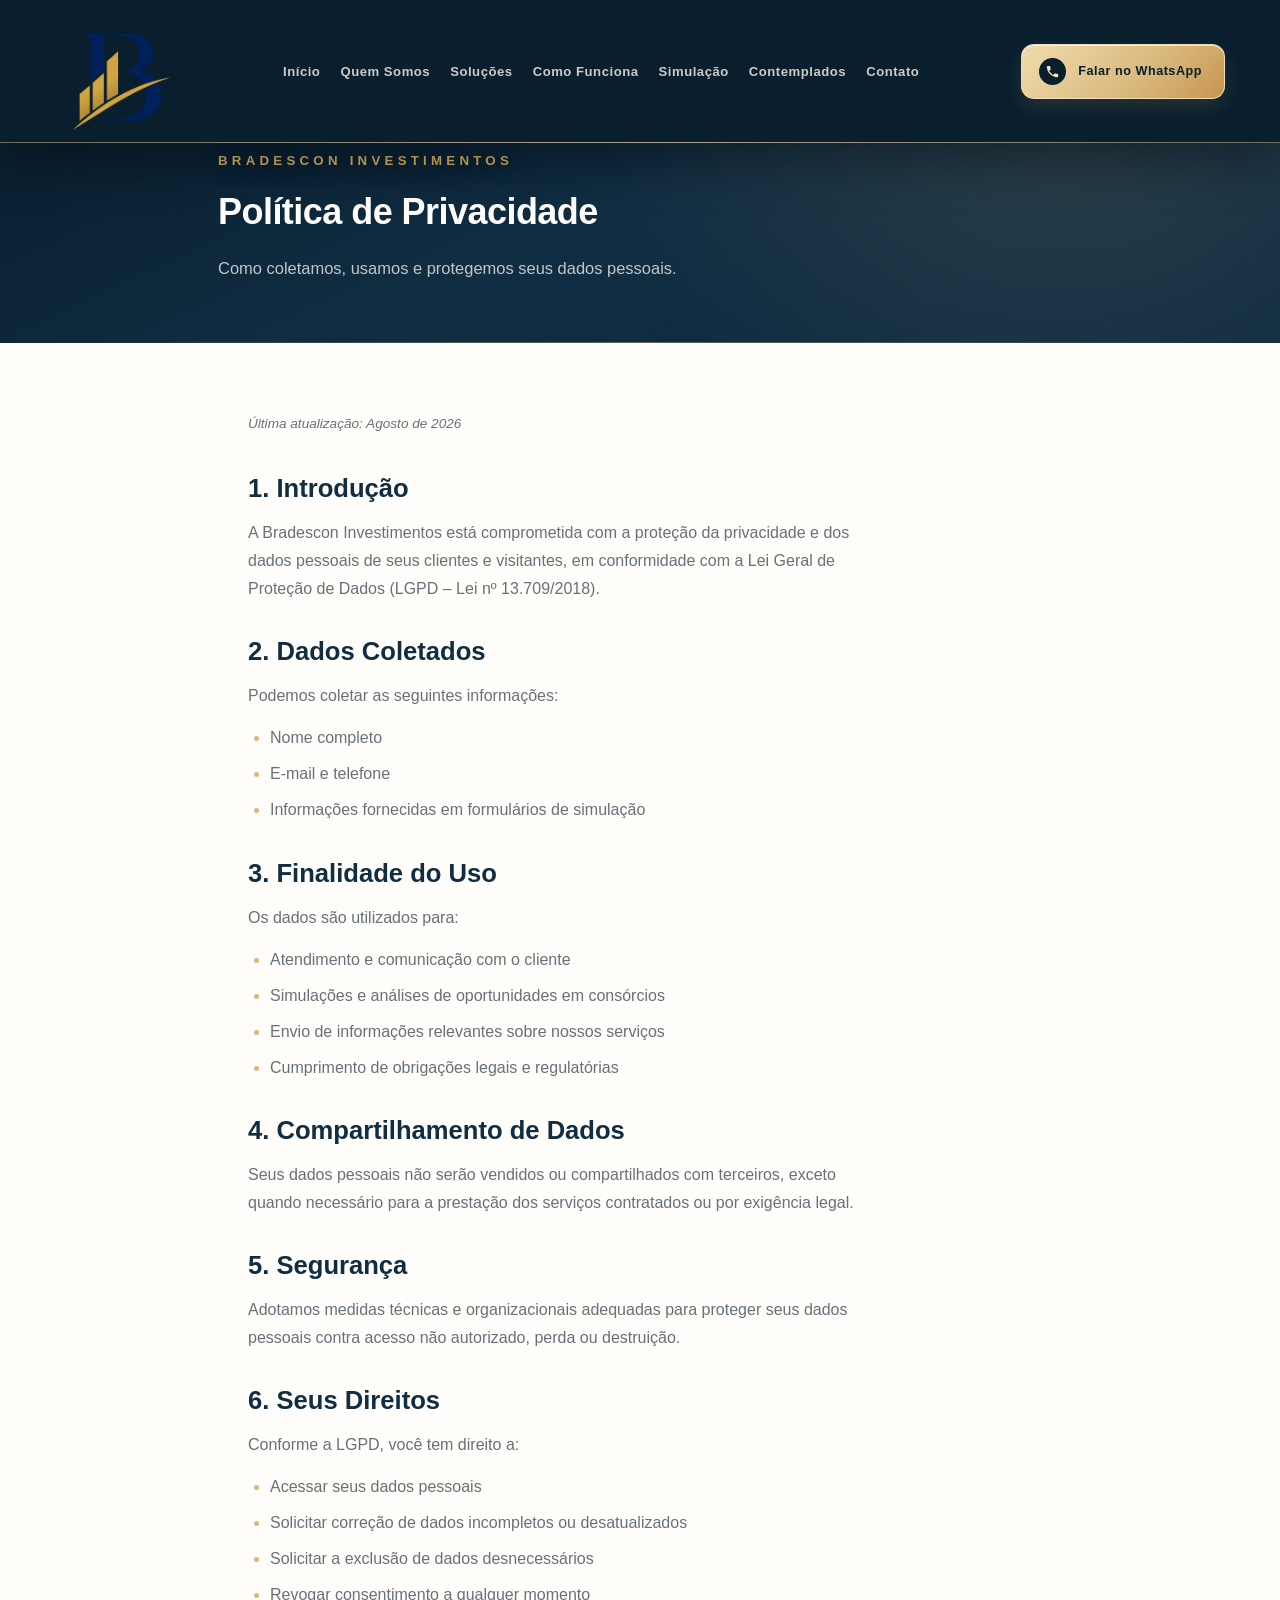
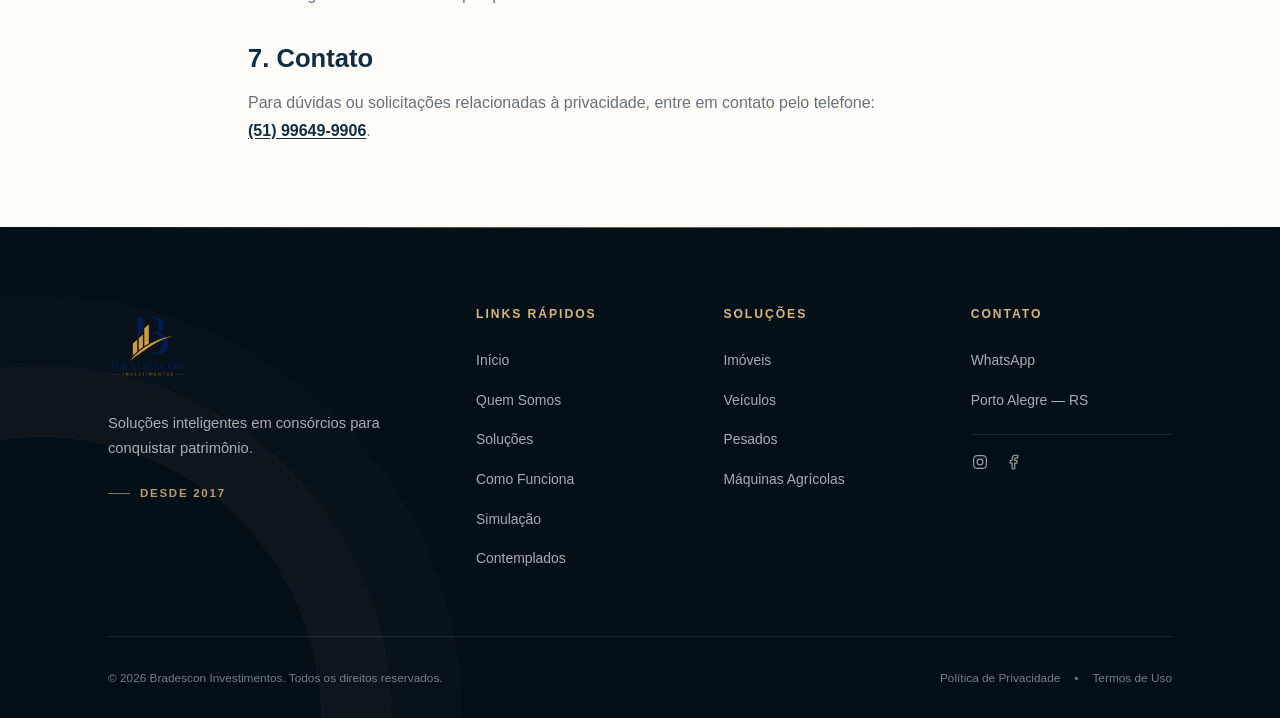
==== commit 026dac45: "Add PWA offline support" ====
--- a/privacidade/index.html
+++ b/privacidade/index.html
@@ -4,6 +4,7 @@
 <meta charset="UTF-8">
 <meta name="viewport" content="width=device-width, initial-scale=1.0">
 <meta name="description" content="Política de Privacidade do site da Bradescon Investimentos, em conformidade com a LGPD.">
+<meta name="theme-color" content="#102d42">
 <meta property="og:title" content="Política de Privacidade | Bradescon Investimentos">
 <meta property="og:description" content="Como a Bradescon Investimentos coleta, usa e protege seus dados pessoais.">
 <meta property="og:type" content="website">
@@ -18,6 +19,7 @@
 <link rel="canonical" href="https://bradesconinvestimentos.com.br/privacidade/">
 <title>Política de Privacidade | Bradescon Investimentos</title>
 <link rel="icon" href="/images/sigla-bradescon-512.png" type="image/png">
+<link rel="manifest" href="/manifest.webmanifest">
 <link rel="stylesheet" href="/style.css">
 </head>
 <body class="inner-page">
@@ -123,8 +125,6 @@
 <ul>
 <li>Nome completo</li>
 <li>E-mail e telefone</li>
-<li>CPF/CNPJ</li>
-<li>Dados de navegação (cookies, IP, dispositivo)</li>
 <li>Informações fornecidas em formulários de simulação</li>
 </ul>
 </div>
--- a/style.css
+++ b/style.css
@@ -94,8 +94,6 @@
 .final-ctas { display: flex; flex-wrap: wrap; gap: 16px; max-width: 100%; }
 .hero-ctas .btn { min-width: 264px; max-width: 100%; min-height: 74px; padding: 18px 30px; gap: 22px; border-radius: 9px; font-size: .92rem; letter-spacing: .05em; box-sizing: border-box; }
 .hero-ctas .btn-secondary { min-width: 306px; border-width: 1.5px; }
-.hero-btn-arrow { display: inline-flex; align-items: center; justify-content: center; flex: 0 0 auto; width: 24px; height: 24px; border-left: 1px solid currentColor; padding-left: 12px; font-size: 1rem; transition: transform .3s ease; }
-.hero-ctas .btn:hover .hero-btn-arrow { transform: translate(3px, -1px); }
 .hero-ctas .btn-primary { position: relative; overflow: hidden; background: linear-gradient(135deg, var(--champagne-light) 0%, var(--champagne) 62%, #bd8d4e 100%); border-color: rgba(241,226,194,.86); color: var(--navy-deep); box-shadow: 0 12px 30px rgba(216,183,122,.2), inset 0 1px 0 rgba(255,255,255,.55); transition: transform .3s ease, box-shadow .3s ease, filter .3s ease; }
 .hero-ctas .btn-primary::after { content: ''; position: absolute; top: 0; left: -60%; width: 35%; height: 100%; background: linear-gradient(120deg, transparent, rgba(255,255,255,.6), transparent); transform: skewX(-18deg); transition: left .65s ease; }
 .hero-ctas .btn-primary:hover { filter: brightness(1.06); box-shadow: 0 16px 38px rgba(216,183,122,.3), inset 0 1px 0 rgba(255,255,255,.72); }
@@ -111,7 +109,7 @@
 .hero-step-6 { animation-delay: 460ms; }
 .hero-step-7 { animation-delay: 540ms; }
 
-.credibility { position: relative; z-index: 3; padding: 96px 0 92px; border-top: 2px solid var(--champagne); background: linear-gradient(180deg, var(--navy-deep), var(--navy)); color: var(--white); overflow: hidden; }
+.credibility { position: relative; z-index: 3; padding: 64px 0 92px; border-top: 2px solid var(--champagne); background: linear-gradient(180deg, var(--navy-deep), var(--navy)); color: var(--white); overflow: hidden; }
 .credibility::before { content: ''; position: absolute; inset: 0; background: radial-gradient(ellipse 45% 120% at 50% 0%, rgba(216,183,122,.12), transparent 70%); pointer-events: none; }
 .credibility-grid { position: relative; display: grid; grid-template-columns: repeat(4, 1fr); max-width: 1120px; margin: 0 auto; }
 .credibility-item { position: relative; padding: 8px 30px; text-align: center; opacity: 0; transform: translateY(18px); transition: opacity .7s ease, transform .7s ease, background-color .35s ease; border-radius: 3px; }
@@ -600,7 +598,7 @@
     .hero-subheadline { max-width: 520px; font-size: .98rem; }
     .hero-ctas, .final-ctas { flex-direction: column; flex-wrap: nowrap; }
     .hero-ctas .btn, .final-ctas .btn { width: 100%; min-width: 0; }
-    .credibility { padding: 64px 0 60px; }
+    .credibility { padding: 44px 0 60px; }
     .credibility-grid { grid-template-columns: repeat(2, 1fr); gap: 40px 20px; max-width: 460px; }
     .credibility-item { padding: 0; }
     .credibility-item::after { display: none; }
@@ -723,7 +721,7 @@
     .partners-trust { padding: 22px 20px; }
     .partners-trust-icon { width: 36px; height: 36px; }
     .partners-trust-icon svg { width: 22px; height: 22px; }
-    .credibility { padding: 52px 0 48px; }
+    .credibility { padding: 36px 0 48px; }
     .credibility-grid { gap: 32px 16px; max-width: 340px; }
     .credibility-icon { width: 36px; height: 36px; margin-bottom: 10px; }
     .credibility-icon svg { width: 22px; height: 22px; }
@@ -932,137 +930,137 @@
     .service-copy { padding: 35px 25px 45px; }
     .simulation-area { padding: 50px 0 70px; }
 }
-@media (max-width: 480px) {
-    .inner-hero { padding-top: 128px; }
-    .capability-grid { grid-template-columns: 1fr; }
-    .capability-item { border-right: 0; }
-    .choice-grid { grid-template-columns: 1fr; }
-    .form-progress { margin-bottom: 35px; }
-    .form-actions { flex-direction: column-reverse; }
-    .form-actions .btn { width: 100%; }
-}
-
-/* Proportional tablet/notebook/desktop scale. Mobile (<= 768px) remains unchanged. */
-@media (min-width: 769px) {
-    :root {
-        --scroll-offset-desktop: 180px;
-        --scroll-offset-tablet: 140px;
-    }
-
-    .hero { min-height: clamp(680px, 91svh, 980px); }
-    .hero .container { padding-right: clamp(32px, 5vw, 96px); padding-left: clamp(32px, 5vw, 96px); }
-    .hero-content { padding-top: clamp(142px, 10.4vw, 190px); padding-bottom: clamp(32px, 3vw, 48px); }
-    .hero-text { max-width: clamp(680px, 40vw, 760px); padding-top: clamp(16px, 1.5vw, 28px); padding-bottom: clamp(20px, 2vw, 34px); }
-    .hero-eyebrow { margin-bottom: clamp(18px, 1.6vw, 30px); }
-    .hero-headline { max-width: inherit; margin-bottom: clamp(22px, 1.7vw, 32px); font-size: clamp(2.85rem, 3.45vw, 4.35rem); }
-    .hero-subheadline { margin-bottom: clamp(26px, 2vw, 38px); font-size: clamp(.96rem, .9vw, 1.08rem); line-height: 1.62; }
-    .hero-ctas { gap: clamp(12px, 1.1vw, 18px); }
-    .hero-ctas .btn { min-width: clamp(220px, 17vw, 260px); min-height: clamp(54px, 3.6vw, 66px); padding: 15px clamp(22px, 1.8vw, 29px); gap: clamp(14px, 1.2vw, 20px); }
-    .hero-ctas .btn-secondary { min-width: clamp(250px, 19vw, 296px); }
-
-    .credibility { padding-top: clamp(68px, 5vw, 90px); padding-bottom: clamp(64px, 4.8vw, 86px); }
-    .partners { padding-top: clamp(86px, 6.5vw, 112px); padding-bottom: clamp(86px, 6.2vw, 106px); }
-    .partners-head { margin-bottom: clamp(40px, 3.4vw, 52px); }
-    .partners-title { font-size: clamp(2rem, 3vw, 3rem); }
-    .partners-hint { margin-bottom: clamp(38px, 3.4vw, 48px); }
-
-    .about { padding-top: clamp(104px, 8vw, 138px); padding-bottom: clamp(100px, 7.5vw, 132px); }
-    .about-grid { gap: clamp(36px, 4.5vw, 72px); }
-    .about-title { font-size: clamp(2.45rem, 3.3vw, 4rem); }
-    .about-panel-footer { min-height: clamp(94px, 7vw, 112px); }
-
-    .solucoes { padding-top: clamp(96px, 7.2vw, 126px); padding-bottom: clamp(104px, 7.8vw, 136px); }
-    .solucoes-head { margin-bottom: clamp(46px, 4vw, 60px); }
-    .solucoes-title { font-size: clamp(2.1rem, 3vw, 3.1rem); }
-    .solucao-panel { aspect-ratio: 3 / 2; }
-    .solucao-panel-content { padding: clamp(25px, 2.2vw, 34px); }
-
-    .como-funciona { padding-top: clamp(92px, 7vw, 122px); padding-bottom: clamp(100px, 7.4vw, 130px); }
-    .process-head { margin-bottom: clamp(50px, 4.4vw, 70px); }
-    .process-title { font-size: clamp(2.2rem, 3.15vw, 3.45rem); }
-    .process-marker { width: clamp(62px, 4.6vw, 72px); height: clamp(62px, 4.6vw, 72px); margin-bottom: clamp(22px, 2vw, 28px); }
-
-    .diferenciais { padding-top: clamp(96px, 7.2vw, 122px); padding-bottom: clamp(102px, 7.6vw, 132px); }
-    .diff-head { margin-bottom: clamp(40px, 3.4vw, 52px); }
-    .diff-title { font-size: clamp(2.35rem, 3.5vw, 4.1rem); }
-    .diff-card { min-height: clamp(220px, 16vw, 260px); padding: clamp(27px, 2vw, 33px) clamp(21px, 1.7vw, 26px); }
-    .diff-icon { width: clamp(76px, 5.7vw, 90px); height: clamp(76px, 5.7vw, 90px); }
-
-    .contemplados { padding-top: clamp(98px, 7.4vw, 126px); padding-bottom: clamp(104px, 7.7vw, 134px); }
-    .conquistas-head { margin-bottom: clamp(42px, 3.6vw, 56px); }
-    .conquistas-title { font-size: clamp(2.1rem, 3vw, 3.1rem); }
-    .conquistas-grid { min-height: clamp(540px, 38vw, 640px); }
-
-    .faq { padding-top: clamp(96px, 7.2vw, 126px); padding-bottom: clamp(104px, 7.7vw, 134px); }
-    .faq-layout { gap: clamp(50px, 6.5vw, 100px); }
-    .faq-head { top: clamp(104px, 7.5vw, 128px); }
-    .faq-title { font-size: clamp(2.3rem, 3.25vw, 3.65rem); }
-    .faq-toggle { min-height: clamp(82px, 6.4vw, 94px); padding-top: clamp(21px, 1.7vw, 25px); padding-bottom: clamp(21px, 1.7vw, 25px); }
-
-    .final-cta { padding-top: clamp(100px, 7.8vw, 134px); padding-bottom: clamp(104px, 7.4vw, 124px); }
-    .final-cta-layout { gap: clamp(44px, 5vw, 80px); }
-    .final-cta h2 { font-size: clamp(2.4rem, 3.5vw, 4rem); }
-    .contact-row { min-height: clamp(76px, 5.6vw, 84px); }
-
-    .footer { padding-top: clamp(78px, 6vw, 102px); padding-bottom: clamp(30px, 2vw, 36px); }
-    .footer-content { gap: clamp(38px, 3.6vw, 54px); padding-bottom: clamp(48px, 4vw, 62px); }
-    .footer-brand-logo { height: clamp(80px, 5.6vw, 92px); margin-bottom: clamp(19px, 1.5vw, 23px); }
-
-    .inner-hero { padding-top: clamp(150px, 10.5vw, 200px); padding-bottom: clamp(60px, 4.5vw, 86px); }
-    .inner-hero h1 { font-size: clamp(2.25rem, 2.65vw, 3.35rem); }
-    .editorial-section { padding-top: clamp(76px, 6vw, 98px); padding-bottom: clamp(76px, 6vw, 98px); }
-    .editorial-section h2, .mission-band h2 { font-size: clamp(1.85rem, 2.3vw, 2.5rem); }
-    .mission-band { padding-top: clamp(76px, 5.8vw, 96px); padding-bottom: clamp(76px, 5.8vw, 96px); }
-    .capability-grid { margin-top: clamp(34px, 3vw, 44px); }
-    .capability-item { padding: clamp(22px, 1.8vw, 27px) clamp(20px, 1.7vw, 25px); }
-    .inner-cta { padding-top: clamp(78px, 6vw, 96px); padding-bottom: clamp(78px, 6vw, 96px); }
-    .inner-cta h2 { font-size: clamp(2rem, 3vw, 3.1rem); }
-
-    .legal-page { padding-top: clamp(70px, 5.5vw, 92px); padding-bottom: clamp(82px, 6.2vw, 106px); }
-    .legal-updated { margin-bottom: clamp(36px, 3vw, 46px); }
-    .legal-block { margin-bottom: clamp(30px, 2.6vw, 38px); }
-
-    .service-list { padding-top: clamp(62px, 5.5vw, 84px); }
-    .service-block, .service-image { min-height: clamp(350px, 28vw, 430px); }
-    .service-copy { padding: clamp(38px, 4vw, 56px) clamp(28px, 4.4vw, 70px); }
-    .service-copy h2 { font-size: clamp(1.85rem, 2.7vw, 2.6rem); }
-    .sol-cta { padding-top: clamp(78px, 6vw, 102px); padding-bottom: clamp(84px, 6.4vw, 108px); }
-
-    .simulation-area { padding-top: clamp(54px, 4.5vw, 70px); padding-bottom: clamp(72px, 6vw, 96px); }
-    .simulation-form { max-width: 720px; padding: clamp(34px, 3.8vw, 52px); }
-    .form-progress { margin-bottom: clamp(36px, 3vw, 46px); }
-    .form-step h2 { margin-bottom: clamp(24px, 2vw, 29px); font-size: clamp(1.7rem, 2.4vw, 2.25rem); }
-    .choice span { min-height: clamp(88px, 7vw, 102px); }
-}
-
-@media (min-width: 1025px) {
-    .container { max-width: clamp(1120px, 76vw, 1220px); }
-    .header { padding: clamp(9px, .65vw, 12px) 0; }
-    .header.hide { top: -145px; }
-    .header .container { max-width: none; padding-right: clamp(32px, 4.3vw, 82px); padding-left: clamp(32px, 4.3vw, 82px); }
-    .header-content { min-height: clamp(124px, 8.3vw, 160px); gap: clamp(20px, 1.55vw, 30px); }
-    .logo { flex-basis: clamp(126px, 8vw, 160px); width: clamp(126px, 8vw, 160px); height: clamp(112px, 7.3vw, 144px); padding: clamp(5px, .45vw, 8px); }
-    .nav-list { gap: clamp(20px, 1.45vw, 30px); }
-    .nav-list a { padding: 13px 0; font-size: clamp(.82rem, .78vw, .94rem); }
-    .btn-whatsapp { min-width: clamp(188px, 11vw, 218px); min-height: clamp(52px, 3.2vw, 60px); padding: 13px 22px 13px 17px; gap: 12px; font-size: clamp(.79rem, .7vw, .86rem); }
-    .whatsapp-mark { width: clamp(27px, 1.7vw, 31px); height: clamp(27px, 1.7vw, 31px); }
-    .header.scrolled { padding: 7px 0; }
-    .header.scrolled .header-content { min-height: clamp(82px, 5.2vw, 100px); }
-    .header.scrolled .logo { flex-basis: clamp(92px, 5.8vw, 112px); width: clamp(92px, 5.8vw, 112px); height: clamp(76px, 4.9vw, 94px); padding: 5px; }
-}
-
-@media (min-width: 1025px) and (max-height: 800px) {
-    .header { padding: 8px 0; }
-    .header-content { min-height: 124px; }
-    .logo { flex-basis: 126px; width: 126px; height: 112px; padding: 5px; }
-    .hero { min-height: clamp(650px, 92svh, 720px); }
-    .hero-content { padding-top: 128px; padding-bottom: 28px; }
-    .hero-text { padding-top: 12px; padding-bottom: 18px; }
-    .hero-eyebrow { margin-bottom: 18px; }
-    .hero-headline { margin-bottom: 20px; }
-    .hero-subheadline { margin-bottom: 22px; }
-    .hero-ctas .btn { min-height: 52px; }
-    .inner-hero { padding-top: 162px; padding-bottom: 72px; }
-    .inner-hero .hero-eyebrow { margin-bottom: 14px; }
-    .inner-hero h1 { margin-bottom: 16px; }
-}
+@media (max-width: 480px) {
+    .inner-hero { padding-top: 128px; }
+    .capability-grid { grid-template-columns: 1fr; }
+    .capability-item { border-right: 0; }
+    .choice-grid { grid-template-columns: 1fr; }
+    .form-progress { margin-bottom: 35px; }
+    .form-actions { flex-direction: column-reverse; }
+    .form-actions .btn { width: 100%; }
+}
+
+/* Proportional tablet/notebook/desktop scale. Mobile (<= 768px) remains unchanged. */
+@media (min-width: 769px) {
+    :root {
+        --scroll-offset-desktop: 180px;
+        --scroll-offset-tablet: 140px;
+    }
+
+    .hero { min-height: clamp(680px, 91svh, 980px); }
+    .hero .container { padding-right: clamp(32px, 5vw, 96px); padding-left: clamp(32px, 5vw, 96px); }
+    .hero-content { padding-top: clamp(142px, 10.4vw, 190px); padding-bottom: clamp(32px, 3vw, 48px); }
+    .hero-text { max-width: clamp(680px, 40vw, 760px); padding-top: clamp(16px, 1.5vw, 28px); padding-bottom: clamp(20px, 2vw, 34px); }
+    .hero-eyebrow { margin-bottom: clamp(18px, 1.6vw, 30px); }
+    .hero-headline { max-width: inherit; margin-bottom: clamp(22px, 1.7vw, 32px); font-size: clamp(2.85rem, 3.45vw, 4.35rem); }
+    .hero-subheadline { margin-bottom: clamp(26px, 2vw, 38px); font-size: clamp(.96rem, .9vw, 1.08rem); line-height: 1.62; }
+    .hero-ctas { gap: clamp(12px, 1.1vw, 18px); }
+    .hero-ctas .btn { min-width: clamp(220px, 17vw, 260px); min-height: clamp(54px, 3.6vw, 66px); padding: 15px clamp(22px, 1.8vw, 29px); gap: clamp(14px, 1.2vw, 20px); }
+    .hero-ctas .btn-secondary { min-width: clamp(250px, 19vw, 296px); }
+
+    .credibility { padding-top: clamp(40px, 3.2vw, 60px); padding-bottom: clamp(64px, 4.8vw, 86px); }
+    .partners { padding-top: clamp(86px, 6.5vw, 112px); padding-bottom: clamp(86px, 6.2vw, 106px); }
+    .partners-head { margin-bottom: clamp(40px, 3.4vw, 52px); }
+    .partners-title { font-size: clamp(2rem, 3vw, 3rem); }
+    .partners-hint { margin-bottom: clamp(38px, 3.4vw, 48px); }
+
+    .about { padding-top: clamp(104px, 8vw, 138px); padding-bottom: clamp(100px, 7.5vw, 132px); }
+    .about-grid { gap: clamp(36px, 4.5vw, 72px); }
+    .about-title { font-size: clamp(2.45rem, 3.3vw, 4rem); }
+    .about-panel-footer { min-height: clamp(94px, 7vw, 112px); }
+
+    .solucoes { padding-top: clamp(96px, 7.2vw, 126px); padding-bottom: clamp(104px, 7.8vw, 136px); }
+    .solucoes-head { margin-bottom: clamp(46px, 4vw, 60px); }
+    .solucoes-title { font-size: clamp(2.1rem, 3vw, 3.1rem); }
+    .solucao-panel { aspect-ratio: 3 / 2; }
+    .solucao-panel-content { padding: clamp(25px, 2.2vw, 34px); }
+
+    .como-funciona { padding-top: clamp(92px, 7vw, 122px); padding-bottom: clamp(100px, 7.4vw, 130px); }
+    .process-head { margin-bottom: clamp(50px, 4.4vw, 70px); }
+    .process-title { font-size: clamp(2.2rem, 3.15vw, 3.45rem); }
+    .process-marker { width: clamp(62px, 4.6vw, 72px); height: clamp(62px, 4.6vw, 72px); margin-bottom: clamp(22px, 2vw, 28px); }
+
+    .diferenciais { padding-top: clamp(96px, 7.2vw, 122px); padding-bottom: clamp(102px, 7.6vw, 132px); }
+    .diff-head { margin-bottom: clamp(40px, 3.4vw, 52px); }
+    .diff-title { font-size: clamp(2.35rem, 3.5vw, 4.1rem); }
+    .diff-card { min-height: clamp(220px, 16vw, 260px); padding: clamp(27px, 2vw, 33px) clamp(21px, 1.7vw, 26px); }
+    .diff-icon { width: clamp(76px, 5.7vw, 90px); height: clamp(76px, 5.7vw, 90px); }
+
+    .contemplados { padding-top: clamp(98px, 7.4vw, 126px); padding-bottom: clamp(104px, 7.7vw, 134px); }
+    .conquistas-head { margin-bottom: clamp(42px, 3.6vw, 56px); }
+    .conquistas-title { font-size: clamp(2.1rem, 3vw, 3.1rem); }
+    .conquistas-grid { min-height: clamp(540px, 38vw, 640px); }
+
+    .faq { padding-top: clamp(96px, 7.2vw, 126px); padding-bottom: clamp(104px, 7.7vw, 134px); }
+    .faq-layout { gap: clamp(50px, 6.5vw, 100px); }
+    .faq-head { top: clamp(104px, 7.5vw, 128px); }
+    .faq-title { font-size: clamp(2.3rem, 3.25vw, 3.65rem); }
+    .faq-toggle { min-height: clamp(82px, 6.4vw, 94px); padding-top: clamp(21px, 1.7vw, 25px); padding-bottom: clamp(21px, 1.7vw, 25px); }
+
+    .final-cta { padding-top: clamp(100px, 7.8vw, 134px); padding-bottom: clamp(104px, 7.4vw, 124px); }
+    .final-cta-layout { gap: clamp(44px, 5vw, 80px); }
+    .final-cta h2 { font-size: clamp(2.4rem, 3.5vw, 4rem); }
+    .contact-row { min-height: clamp(76px, 5.6vw, 84px); }
+
+    .footer { padding-top: clamp(78px, 6vw, 102px); padding-bottom: clamp(30px, 2vw, 36px); }
+    .footer-content { gap: clamp(38px, 3.6vw, 54px); padding-bottom: clamp(48px, 4vw, 62px); }
+    .footer-brand-logo { height: clamp(80px, 5.6vw, 92px); margin-bottom: clamp(19px, 1.5vw, 23px); }
+
+    .inner-hero { padding-top: clamp(150px, 10.5vw, 200px); padding-bottom: clamp(60px, 4.5vw, 86px); }
+    .inner-hero h1 { font-size: clamp(2.25rem, 2.65vw, 3.35rem); }
+    .editorial-section { padding-top: clamp(76px, 6vw, 98px); padding-bottom: clamp(76px, 6vw, 98px); }
+    .editorial-section h2, .mission-band h2 { font-size: clamp(1.85rem, 2.3vw, 2.5rem); }
+    .mission-band { padding-top: clamp(76px, 5.8vw, 96px); padding-bottom: clamp(76px, 5.8vw, 96px); }
+    .capability-grid { margin-top: clamp(34px, 3vw, 44px); }
+    .capability-item { padding: clamp(22px, 1.8vw, 27px) clamp(20px, 1.7vw, 25px); }
+    .inner-cta { padding-top: clamp(78px, 6vw, 96px); padding-bottom: clamp(78px, 6vw, 96px); }
+    .inner-cta h2 { font-size: clamp(2rem, 3vw, 3.1rem); }
+
+    .legal-page { padding-top: clamp(70px, 5.5vw, 92px); padding-bottom: clamp(82px, 6.2vw, 106px); }
+    .legal-updated { margin-bottom: clamp(36px, 3vw, 46px); }
+    .legal-block { margin-bottom: clamp(30px, 2.6vw, 38px); }
+
+    .service-list { padding-top: clamp(62px, 5.5vw, 84px); }
+    .service-block, .service-image { min-height: clamp(350px, 28vw, 430px); }
+    .service-copy { padding: clamp(38px, 4vw, 56px) clamp(28px, 4.4vw, 70px); }
+    .service-copy h2 { font-size: clamp(1.85rem, 2.7vw, 2.6rem); }
+    .sol-cta { padding-top: clamp(78px, 6vw, 102px); padding-bottom: clamp(84px, 6.4vw, 108px); }
+
+    .simulation-area { padding-top: clamp(54px, 4.5vw, 70px); padding-bottom: clamp(72px, 6vw, 96px); }
+    .simulation-form { max-width: 720px; padding: clamp(34px, 3.8vw, 52px); }
+    .form-progress { margin-bottom: clamp(36px, 3vw, 46px); }
+    .form-step h2 { margin-bottom: clamp(24px, 2vw, 29px); font-size: clamp(1.7rem, 2.4vw, 2.25rem); }
+    .choice span { min-height: clamp(88px, 7vw, 102px); }
+}
+
+@media (min-width: 1025px) {
+    .container { max-width: clamp(1120px, 76vw, 1220px); }
+    .header { padding: clamp(9px, .65vw, 12px) 0; }
+    .header.hide { top: -145px; }
+    .header .container { max-width: none; padding-right: clamp(32px, 4.3vw, 82px); padding-left: clamp(32px, 4.3vw, 82px); }
+    .header-content { min-height: clamp(124px, 8.3vw, 160px); gap: clamp(20px, 1.55vw, 30px); }
+    .logo { flex-basis: clamp(126px, 8vw, 160px); width: clamp(126px, 8vw, 160px); height: clamp(112px, 7.3vw, 144px); padding: clamp(5px, .45vw, 8px); }
+    .nav-list { gap: clamp(20px, 1.45vw, 30px); }
+    .nav-list a { padding: 13px 0; font-size: clamp(.82rem, .78vw, .94rem); }
+    .btn-whatsapp { min-width: clamp(188px, 11vw, 218px); min-height: clamp(52px, 3.2vw, 60px); padding: 13px 22px 13px 17px; gap: 12px; font-size: clamp(.79rem, .7vw, .86rem); }
+    .whatsapp-mark { width: clamp(27px, 1.7vw, 31px); height: clamp(27px, 1.7vw, 31px); }
+    .header.scrolled { padding: 7px 0; }
+    .header.scrolled .header-content { min-height: clamp(82px, 5.2vw, 100px); }
+    .header.scrolled .logo { flex-basis: clamp(92px, 5.8vw, 112px); width: clamp(92px, 5.8vw, 112px); height: clamp(76px, 4.9vw, 94px); padding: 5px; }
+}
+
+@media (min-width: 1025px) and (max-height: 800px) {
+    .header { padding: 8px 0; }
+    .header-content { min-height: 124px; }
+    .logo { flex-basis: 126px; width: 126px; height: 112px; padding: 5px; }
+    .hero { min-height: clamp(650px, 92svh, 720px); }
+    .hero-content { padding-top: 128px; padding-bottom: 28px; }
+    .hero-text { padding-top: 12px; padding-bottom: 18px; }
+    .hero-eyebrow { margin-bottom: 18px; }
+    .hero-headline { margin-bottom: 20px; }
+    .hero-subheadline { margin-bottom: 22px; }
+    .hero-ctas .btn { min-height: 52px; }
+    .inner-hero { padding-top: 162px; padding-bottom: 72px; }
+    .inner-hero .hero-eyebrow { margin-bottom: 14px; }
+    .inner-hero h1 { margin-bottom: 16px; }
+}
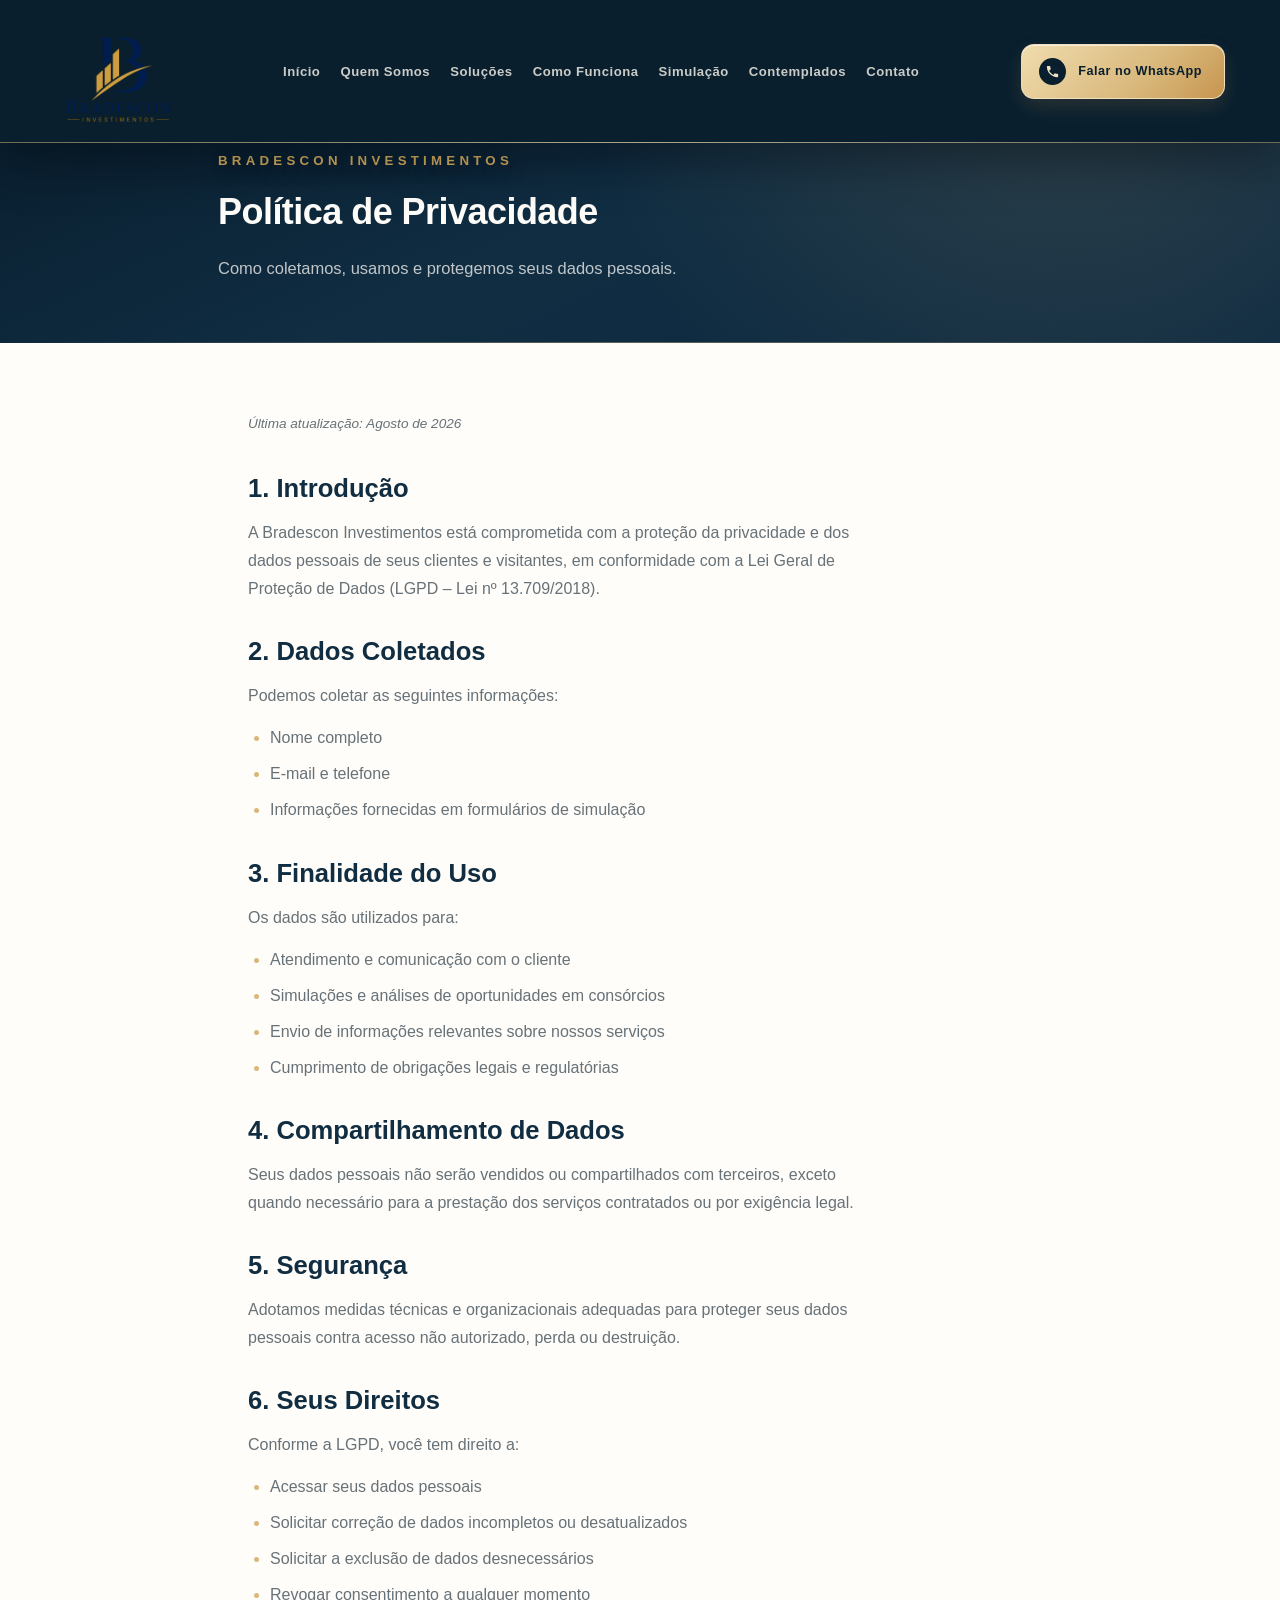
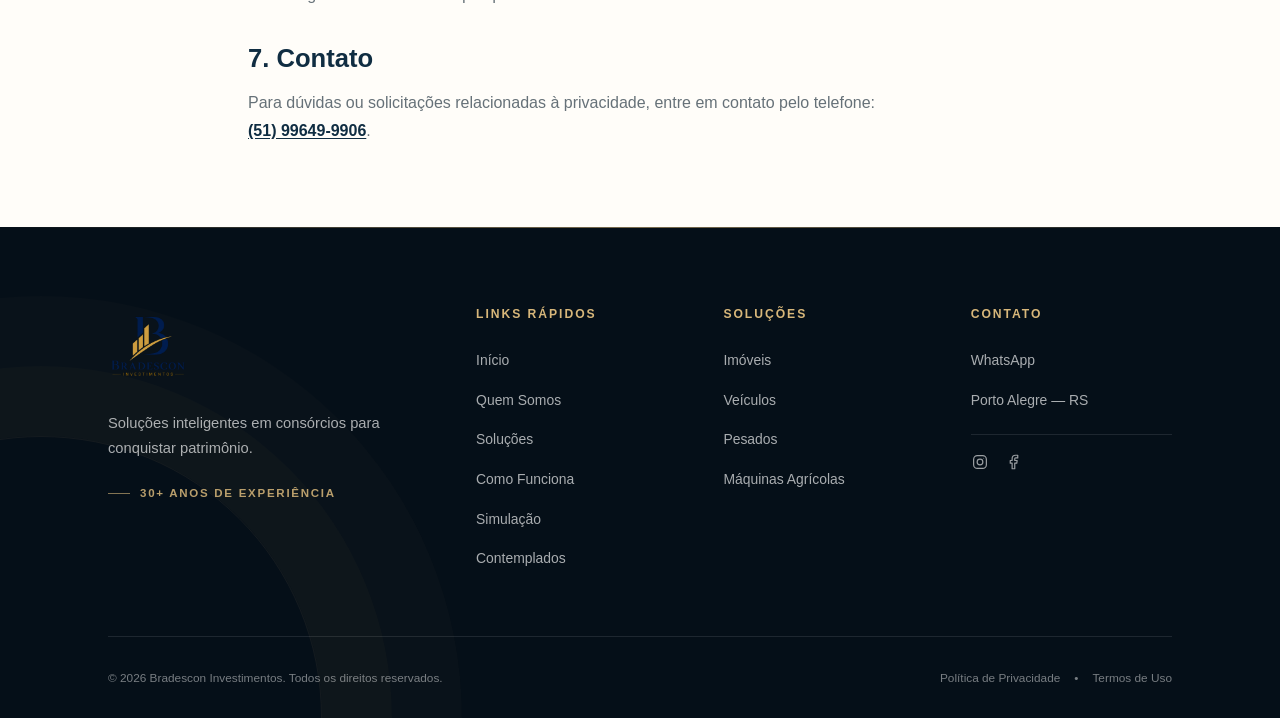
==== commit 7fada9b3: "Add files via upload" ====
--- a/privacidade/index.html
+++ b/privacidade/index.html
@@ -174,7 +174,7 @@
 <div class="footer-section footer-brand">
 <img src="/images/logo-bradescon-sem-brilho-512.png" width="512" height="512" alt="Bradescon Investimentos" class="footer-brand-logo" loading="lazy">
 <p class="footer-brand-text">Soluções inteligentes em consórcios para conquistar patrimônio.</p>
-<p class="footer-brand-since">Desde 2017</p>
+<p class="footer-brand-since">30+ anos de experiência</p>
 </div>
 <div class="footer-section">
 <h2 class="footer-heading">Links Rápidos</h2>
--- a/style.css
+++ b/style.css
@@ -205,10 +205,10 @@
 .about-national-copy { min-width: 0; display: flex; flex-direction: column; gap: 5px; }
 .about-national-copy strong { color: var(--champagne-light); font-size: .67rem; letter-spacing: .14em; line-height: 1.4; }
 .about-national-copy > span { color: rgba(255,255,255,.67); font-size: .68rem; line-height: 1.55; }
-.about-visual-badge { position: absolute; left: -28px; bottom: 80px; z-index: 4; display: flex; flex-direction: column; align-items: center; justify-content: center; width: 104px; height: 104px; border: 1px solid rgba(216,183,122,.38); border-radius: 3px; background: var(--white); box-shadow: 0 18px 36px rgba(16,45,66,.2); }
-.about-visual-badge-number { color: var(--navy); font-size: 1.7rem; font-weight: 700; line-height: 1; }
-.about-visual-badge-number::after { content: ''; display: block; width: 30px; height: 1px; margin: 9px auto 0; background: rgba(216,183,122,.85); }
-.about-visual-badge-label { margin-top: 7px; color: #a77d43; font-size: .62rem; font-weight: 700; letter-spacing: .18em; text-transform: uppercase; }
+.about-visual-badge { position: absolute; left: -30px; bottom: 78px; z-index: 4; display: flex; flex-direction: column; align-items: center; justify-content: center; width: 116px; height: 116px; padding: 10px 8px; box-sizing: border-box; border: 1px solid rgba(216,183,122,.38); border-radius: 3px; background: var(--white); box-shadow: 0 18px 36px rgba(16,45,66,.2); }
+.about-visual-badge-number { color: var(--navy); font-size: 2rem; font-weight: 700; line-height: 1; text-align: center; }
+.about-visual-badge-number::after { content: ''; display: block; width: 28px; height: 1px; margin: 10px auto 0; background: rgba(216,183,122,.85); }
+.about-visual-badge-label { margin-top: 8px; color: #a77d43; font-size: .58rem; font-weight: 700; line-height: 1.45; letter-spacing: .07em; text-align: center; text-transform: uppercase; }
 @media (hover: hover) and (pointer: fine) {
     .about-link:hover { color: var(--navy); }
     .about-link:hover::after { right: 0; }
@@ -578,7 +578,9 @@
     .about-panel { padding: 15px 15px 0; }
     .about-panel-footer { grid-template-columns: minmax(0, .75fr) minmax(210px, 1.25fr); gap: 17px; padding-left: 17px; }
     .about-national { gap: 10px; padding-left: 16px; }
-    .about-visual-badge { left: -18px; width: 96px; height: 96px; }
+    .about-visual-badge { left: -20px; width: 104px; height: 104px; padding: 8px 6px; }
+    .about-visual-badge-number { font-size: 1.85rem; }
+    .about-visual-badge-label { font-size: .54rem; }
 }
 @media (max-width: 768px) {
     .container { padding: 0 20px; }
@@ -696,10 +698,10 @@
     .about-national-icon { width: 31px; height: 38px; }
     .about-national-copy strong { font-size: .63rem; }
     .about-national-copy > span { font-size: .65rem; }
-    .about-visual-badge { left: 4px; bottom: 121px; width: 84px; height: 84px; }
-    .about-visual-badge-number { font-size: 1.42rem; }
-    .about-visual-badge-number::after { width: 24px; margin-top: 7px; }
-    .about-visual-badge-label { margin-top: 5px; font-size: .55rem; }
+    .about-visual-badge { left: 4px; bottom: 121px; width: 90px; height: 90px; padding: 8px 5px; }
+    .about-visual-badge-number { font-size: 1.5rem; }
+    .about-visual-badge-number::after { width: 22px; margin-top: 7px; }
+    .about-visual-badge-label { margin-top: 5px; font-size: .46rem; line-height: 1.4; letter-spacing: .05em; }
     .diferenciais { padding: 72px 0 78px; }
     .diff-head { margin-bottom: 34px; }
     .diff-eyebrow { font-size: .68rem; letter-spacing: .27em; }
@@ -821,7 +823,7 @@
 .since-mark { display: flex; align-items: center; gap: 16px; margin-top: 30px; }
 .since-mark-year { font-size: 2.6rem; font-weight: 700; line-height: 1; color: rgba(16,45,66,.16); }
 .since-mark-rule { width: 1px; height: 34px; background: linear-gradient(180deg, var(--champagne), transparent); }
-.since-mark-label { color: var(--champagne); font-size: .72rem; font-weight: 700; letter-spacing: .22em; text-transform: uppercase; }
+.since-mark-label { max-width: 150px; color: var(--champagne); font-size: .72rem; font-weight: 700; line-height: 1.3; letter-spacing: .12em; text-transform: uppercase; }
 .mission-band { padding: 100px 0; background: linear-gradient(155deg, #071a29 0%, var(--navy) 60%, #0c2941 100%); color: var(--white); }
 .mission-band h2 { color: var(--white); }
 .mission-grid > p { color: rgba(255,253,249,.76); padding-left: 30px; border-left: 1px solid rgba(216,183,122,.24); }
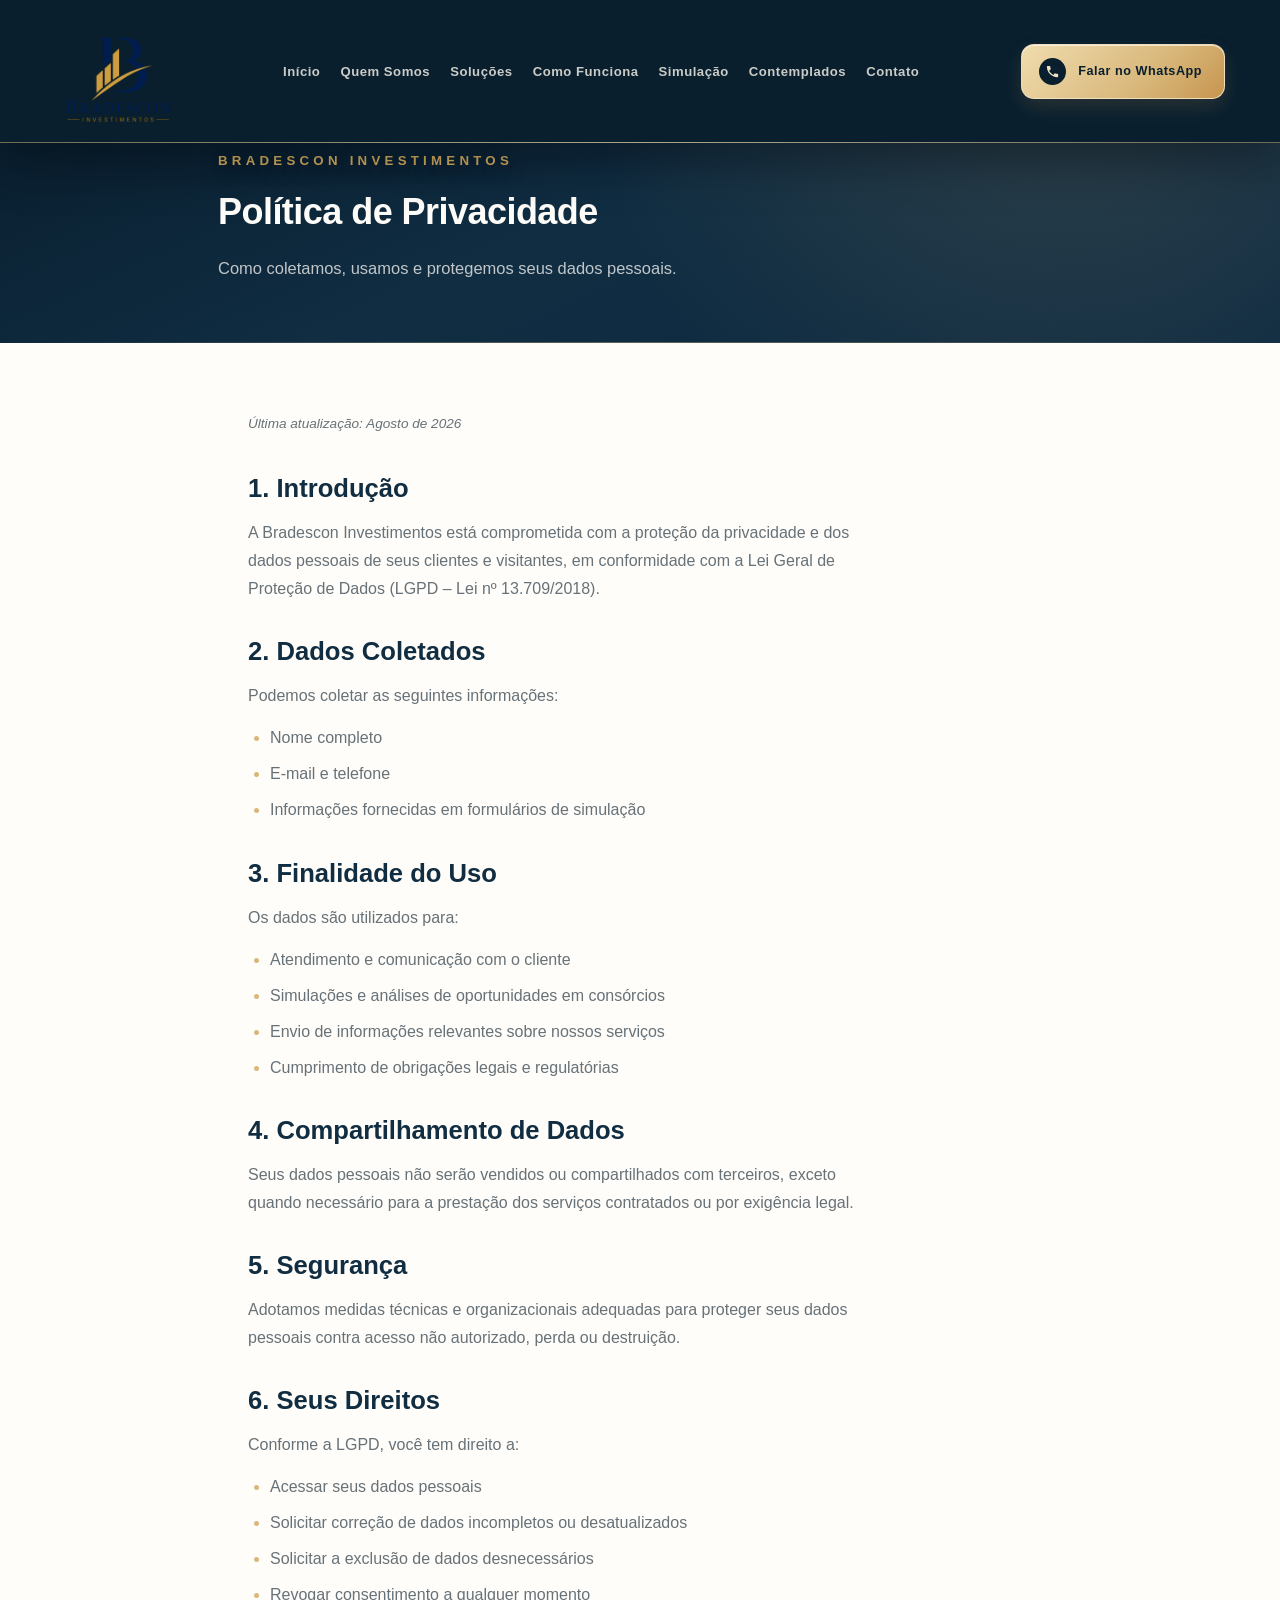
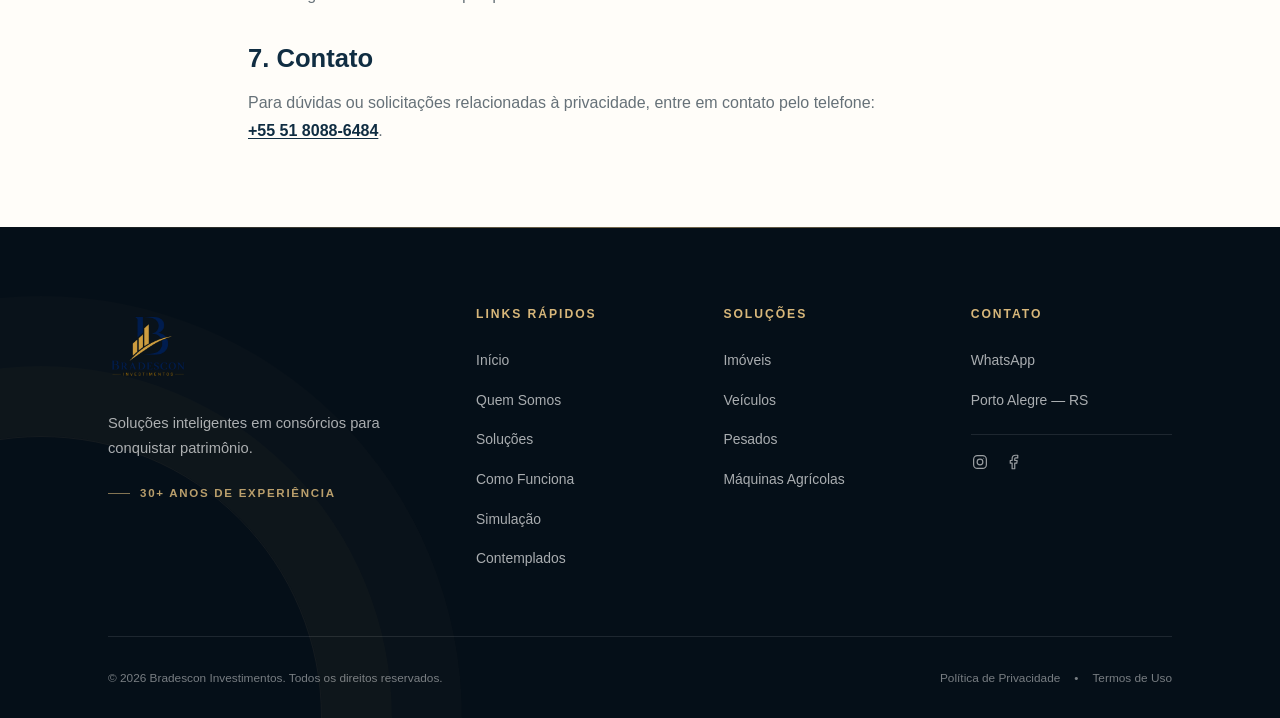
==== commit db320a16: "Add files via upload" ====
--- a/privacidade/index.html
+++ b/privacidade/index.html
@@ -57,7 +57,7 @@
 </ul>
 </nav>
 <div class="header-actions">
-<a href="https://wa.me/5551996499906" class="btn btn-whatsapp" target="_blank" rel="noopener noreferrer">
+<a href="https://wa.me/555180886484" class="btn btn-whatsapp" target="_blank" rel="noopener noreferrer">
 <span class="whatsapp-mark" aria-hidden="true">
 <svg viewBox="0 0 24 24">
 <path d="M6.6 10.8c1.4 2.8 3.8 5.1 6.6 6.6l2.2-2.2c.3-.3.7-.4 1-.2 1.1.4 2.3.6 3.6.6.6 0 1 .4 1 1V20c0 .6-.4 1-1 1-9.4 0-17-7.6-17-17 0-.6.4-1 1-1h3.5c.6 0 1 .4 1 1 0 1.3.2 2.5.6 3.6.1.3 0 .7-.2 1l-2.3 2.2Z"/>
@@ -97,7 +97,7 @@
 <a href="/#contato">Contato</a>
 </li>
 <li>
-<a href="https://wa.me/5551996499906" class="btn btn-whatsapp-mobile" target="_blank" rel="noopener noreferrer">Falar no WhatsApp</a>
+<a href="https://wa.me/555180886484" class="btn btn-whatsapp-mobile" target="_blank" rel="noopener noreferrer">Falar no WhatsApp</a>
 </li>
 </ul>
 </nav>
@@ -163,7 +163,7 @@
 
 <div class="legal-block">
 <h2>7. Contato</h2>
-<p>Para dúvidas ou solicitações relacionadas à privacidade, entre em contato pelo telefone: <a href="tel:+5551996499906">(51) 99649-9906</a>.</p>
+<p>Para dúvidas ou solicitações relacionadas à privacidade, entre em contato pelo telefone: <a href="tel:+555180886484">+55 51 8088-6484</a>.</p>
 </div>
 </div>
 </section>
@@ -220,7 +220,7 @@
 <h2 class="footer-heading">Contato</h2>
 <ul>
 <li>
-<a href="https://wa.me/5551996499906" target="_blank" rel="noopener noreferrer">WhatsApp</a>
+<a href="https://wa.me/555180886484" target="_blank" rel="noopener noreferrer">WhatsApp</a>
 </li>
 <li>
 <a href="/#contato">Porto Alegre — RS</a>
